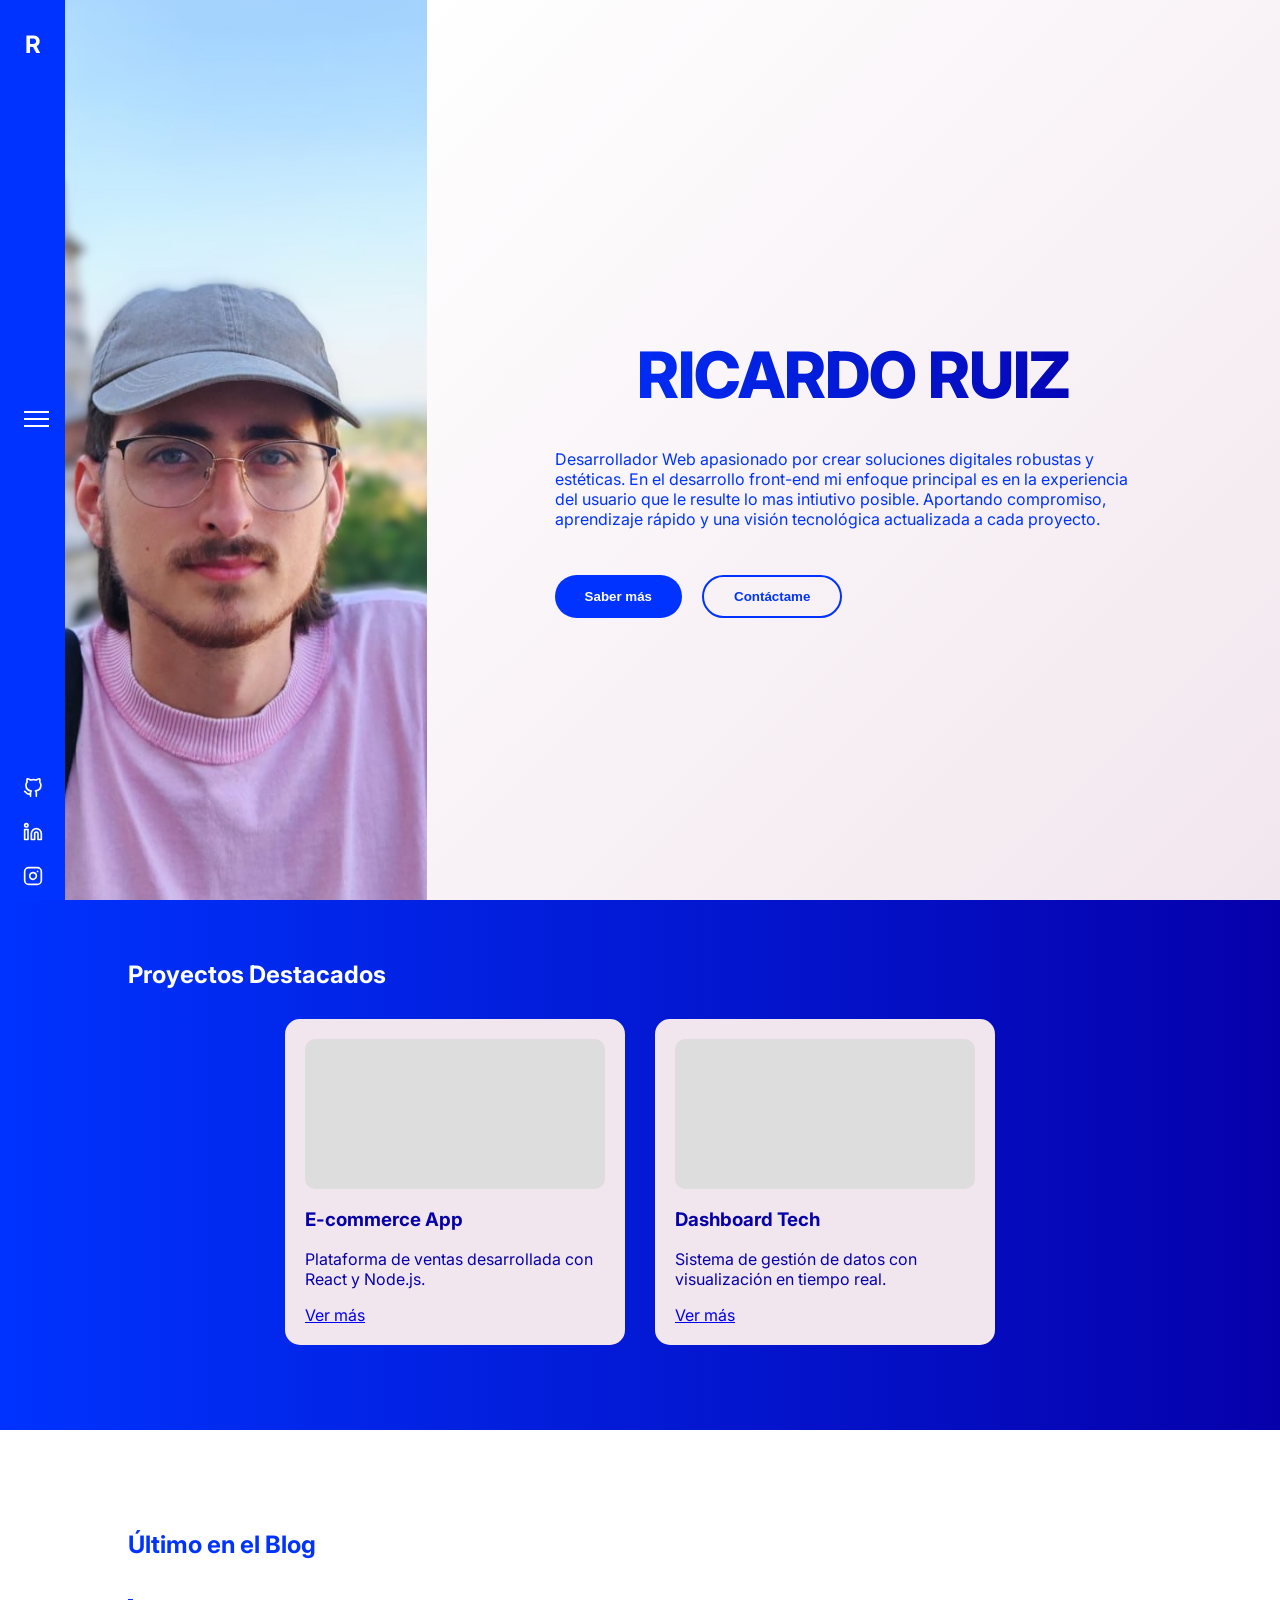
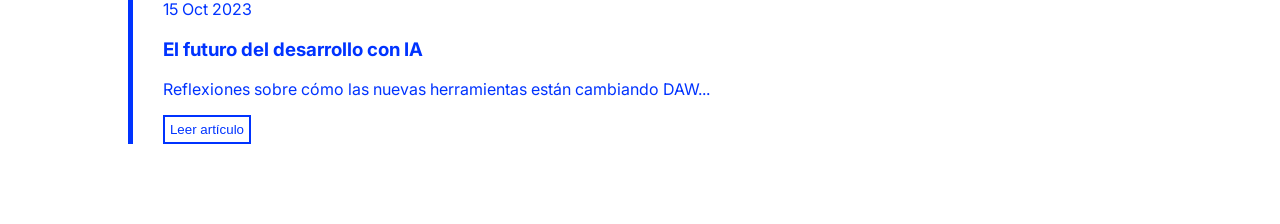
==== index.html @ 1e7e9d52 "protafoli v1" ====
<!DOCTYPE html>
<html lang="es">
<head>
    <meta charset="UTF-8">
    <meta name="viewport" content="width=device-width, initial-scale=1.0">
    <title>Ricardo Ruiz | Portfolio</title>
    <link rel="stylesheet" href="css/style.css">
    <link rel="stylesheet" href="css/blog.css">
    <link rel="stylesheet" href="css/portfolio.css">
    <link href="https://fonts.googleapis.com/css2?family=Inter:wght@300;400;700&display=swap" rel="stylesheet">
</head>
<body>

    <nav id="sidebar" class="sidebar">
        <div class="sidebar-trigger">
            <div class="logo-small">R</div>   
            <button id="menu-toggle" class="menu-btn">
                <div class="hamburger">
                    <span></span>
                    <span></span>
                    <span></span>
                </div>
                <span class="close-x">&times;</span>
            </button>

            <div class="sidebar-footer">
                <ul class="social-list">
                    <li>
                        <a href="https://github.com/ricardoruizmocholi" target="_blank" aria-label="GitHub">
                            <svg xmlns="http://www.w3.org/2000/svg" width="24" height="24" viewBox="0 0 24 24" fill="none" stroke="currentColor" stroke-width="2" stroke-linecap="round" stroke-linejoin="round"><path d="M9 19c-5 1.5-5-2.5-7-3m14 6v-3.87a3.37 3.37 0 0 0-.94-2.61c3.14-.35 6.44-1.54 6.44-7A5.44 5.44 0 0 0 20 4.77 5.07 5.07 0 0 0 19.91 1S18.73.65 16 2.48a13.38 13.38 0 0 0-7 0C6.27.65 5.09 1 5.09 1A5.07 5.07 0 0 0 5 4.77a5.44 5.44 0 0 0-1.5 3.78c0 5.42 3.3 6.61 6.44 7A3.37 3.37 0 0 0 9 18.13V22"></path></svg>
                        </a>
                    </li>
                    <li>
                        <a href="https://linkedin.com/in/tu-usuario" target="_blank" aria-label="LinkedIn">
                            <svg xmlns="http://www.w3.org/2000/svg" width="24" height="24" viewBox="0 0 24 24" fill="none" stroke="currentColor" stroke-width="2" stroke-linecap="round" stroke-linejoin="round"><path d="M16 8a6 6 0 0 1 6 6v7h-4v-7a2 2 0 0 0-2-2 2 2 0 0 0-2 2v7h-4v-7a6 6 0 0 1 6-6z"></path><rect x="2" y="9" width="4" height="12"></rect><circle cx="4" cy="4" r="2"></circle></svg>
                        </a>
                    </li>
                    <li>
                        <a href="https://instagram.com/tu-usuario" target="_blank" aria-label="Instagram">
                            <svg xmlns="http://www.w3.org/2000/svg" width="24" height="24" viewBox="0 0 24 24" fill="none" stroke="currentColor" stroke-width="2" stroke-linecap="round" stroke-linejoin="round"><rect x="2" y="2" width="20" height="20" rx="5" ry="5"></rect><path d="M16 11.37A4 4 0 1 1 12.63 8 4 4 0 0 1 16 11.37z"></path><line x1="17.5" y1="6.5" x2="17.51" y2="6.5"></line></svg>
                        </a>
                    </li>
                </ul>
            </div>
        </div>

        <div class="sidebar-content">
            

            <ul class="nav-links">
                <li><a href="#" onclick="cargarSeccion('inicio')">Inicio</a></li>
                <li><a href="#" onclick="cargarSeccion('sobre_mi')">Sobre mí</a></li>
                <li><a href="#" onclick="cargarSeccion('portafolio')">Portafolio</a></li>
                <li><a href="#" onclick="cargarSeccion('blog')">Blog</a></li>
                <li><button id="open-contact" class="btn-modal">Contáctame</button></li>
            </ul>

           
        </div>
    </nav>

    <main id="main-content">
        <div class="loader">Cargando...</div>
    </main>

    <div id="contact-modal" class="modal">
        <div class="modal-content contact-tech">
            <span class="close-modal">&times;</span>
            
            <h2>Contacto</h2>
            
            <form id="contact-form" class="tech-form">
                <div class="form-row">
                    <div class="form-group">
                        <label>Nombre</label>
                        <input type="text" name="nombre" placeholder="Nombre" required>
                    </div>
                    <div class="form-group">
                        <label>Apellido*</label>
                        <input type="text" name="apellido" placeholder="Apellidos" required>
                    </div>
                    <div class="form-group">
                        <label>Propuesta*</label>
                        <select name="sujet" required>
                            <option value="">---</option>
                            <option value="proyecto">Proyecto Nuevo</option>
                            <option value="oferta">Oferta de Trabajo</option>
                            <option value="otro">Otro</option>
                        </select>
                    </div>
                </div>

                <div class="form-row">
                    <div class="form-group">
                        <label>E-mail*</label>
                        <input type="email" name="email" placeholder="Email" required>
                    </div>
                    <div class="form-group">
                        <label>Mensaje*</label>
                        <textarea name="mensaje" rows="5" required></textarea>
                    </div>
                    <div class="form-group-telefono">
                        <label>Téléphone</label>
                        <input type="tel" name="telefono" placeholder="Telefono">
                    </div>
                </div>

                <div class="form-row">
                    <div class="form-footer">
                        <p>* champs obligatoires</p>
                        <button type="submit" class="btn-enviar">Enviar</button>
                    </div>
                </div>
            </form>
        </div>
    </div>

    <script src="js/main.js"></script>
</body>
</html>
---- css/style.css ----
:root {
    --bg-rosa: #a25db8;      /* Rosa claro fondo */
    --marron-claro: #bb997f;  /* Marrón acentos */
    --marron-oscuro: #433520; /* Texto */
    --blanco: #FFFFFF;
    --blaco-gradiente: #F2E6EE;
    --morado-gradiente:#977DFF;
    --azul-gradiente:#0033FF;
    --azul-oscuro:#0600AB;
    --gris-oscuro:#e9e9e9;
    --rosa-gradiente:#FFCCF2;
    --sidebar-width: 65px;    /* Ancho plegado */
    --expanded-width: 33.33vw;
    --transition: all 0.5s cubic-bezier(0.77, 0, 0.175, 1);
}

body {
    margin: 0;
    font-family: 'Inter', sans-serif;
    background-color: var(--blaco-gradiente);
    color: var(--azul-gradiente);
    display: flex;
    overflow-x: hidden;
}

/* --- SIDEBAR --- */
.sidebar {
    position: fixed;
    top: 0;
    left: 0;
    height: 100vh;
    width: var(--sidebar-width);
    background-color: var(--bg-rosa);
    display: flex;
    z-index: 1000;
    transition: var(--transition);
    overflow: hidden;
}

.sidebar.active {
    width: var(--expanded-width);
    box-shadow: 10px 0 30px rgba(0,0,0,0.05);
}

/* Franja de activación */
.sidebar-trigger {
    min-width: var(--sidebar-width);
    background-color: var(--azul-gradiente); /* Tu azul oscuro */
    display: flex;
    flex-direction: column;
    align-items: center;
    justify-content: space-between; /* Distribuye arriba, centro y abajo */
    padding: 30px 0;
    height: 100vh;
}

.social-list {
    list-style: none;
    padding: 40px;
    margin: 0;
    display: flex;
    flex-direction: column;
    gap: 20px;
}

.social-list li a {
    color: var(--blanco); /* Tu blanco gradiente */
    transition: transform 0.3s, color 0.3s;
    display: block;
}

.social-list li a:hover {
    color:var(--rosa-gradiente); /* Un azul cyan para el hover tecnológico */
    transform: scale(1.2);
    
   


}

.social-list svg {
    width: 20px; /* Tamaño ajustado a la franja de 65px */
    height: 20px;
}

.logo-small {
    font-weight: bold;
    font-size: 1.5rem;
    color: var(--blanco);
    margin-bottom: 40px;
}

.menu-btn {
    background: none;
    border: none;
    cursor: pointer;
    position: relative;
    width: 30px;
    height: 30px;
}

.hamburger span {
    display: block;
    width: 25px;
    height: 2px;
    background: var(--blanco);
    margin: 5px auto;
    transition: 0.3s;
}

.close-x {
    display: none;
    font-size: 2.5rem;
    color: var(--blanco);
    line-height: 30px;
}

.sidebar.active .hamburger { display: none; }
.sidebar.active .close-x { display: block; }

/* Contenido desplegable */
.sidebar-content {
    padding: 60px 40px;
    width: 100%;
    opacity: 0;
    transition: opacity 0.3s;
    color: var(--marron-oscuro);
    background-color: var(--azul-gradiente);
}

.sidebar.active .sidebar-content {
    opacity: 1;
}



.nav-links {
    list-style: none;
    padding: 0;
    margin: 200px 0;
    margin-left: 25%;
    margin-right: -25%;
}

.nav-links button{
    padding: 10px;
    width: 45%;
    height: 25%;
    margin-left: -4%;
    border-radius: 20px 10px;
    background-color: #0033FF;
    border: 2px solid var(--blaco-gradiente);
    color: var(--blaco-gradiente);
    font-size: 20px;
    transition: 0.3s;

}
.nav-links button:hover{

    margin-top: 5px;
    background-color: var(--blaco-gradiente) ;
    color: var(--azul-gradiente);

}


.nav-links li { margin-bottom: 20px; }

.nav-links a {
    text-decoration: none;
    color: var(--blaco-gradiente);
    font-size: 1.2rem;
    font-weight: 500;
    transition: 0.3s;
}

.nav-links a:hover { color: var(--blanco); padding-left: 10px; }

/* --- MAIN CONTENT --- */
#main-content {
    
    width: 100%;
   
    min-height: 100vh;
    transition: var(--transition);
}

.btn-text{
    background-color: var(--blanco);
    color: var(--azul-gradiente);
    border-radius: 0px;
    border: 2px solid var(--azul-gradiente) ;
    padding: 0.5%;

}

/* --- MODAL --- */
.modal {
    display: none;
    position: fixed;
    z-index: 2000;
    left: 0; top: 0;
    width: 100%; height: 100%;
    background: rgba(252, 189, 236, 0.6);
    backdrop-filter: blur(2px);
    /* Compatibilidad para navegadores antiguos (Safari) */
    -webkit-backdrop-filter: blur(3px);
    align-items: center;
    justify-content: center;
}

.modal-content {
    background: var(--blanco);
    padding: 40px;
    border-radius: 15px;
    width: 90%;
    max-width: 500px;
}

/* --- MODAL CONTACTO TECH --- */
.modal-content.contact-tech {
    background: var(--azul-gradiente); /* Fondo azul intenso de la referencia */
    color: var(--blanco);
    padding: 50px;
    border-radius: 0; /* Diseño cuadrado más moderno según referencia */
    max-width: 900px;
    position: relative;
    border: none;
    border-radius: 10px;
}

.contact-tech h2 {
    font-size: 3rem;
    margin-bottom: 40px;
    font-weight: 800;
}

.tech-form {
    display: flex;
    flex-direction: column;
    gap: 25px;
}

.form-row {
    display: grid;
    grid-template-columns: 1fr 1fr 1fr; /* Tres columnas como en la imagen */
    gap: 20px;
}

/* Ajuste para el textarea y campos largos */
.form-row:nth-child(2) {
    grid-template-columns: 1fr 2fr;
}

.form-group {
    display: flex;
    flex-direction: column;
    gap: 8px;
}
.form-group-telefono {
    margin-top: -31%;
    display: flex;
    flex-direction: column;
    gap: 8px;
}

.form-group label {
    font-size: 0.8rem;
    font-weight: bold;
}

.tech-form input, 
.tech-form select, 
.tech-form textarea {
    background: var(--blanco);
    border: none;
    padding: 12px;
    font-family: inherit;
    font-size: 1rem;
    border-radius: 4px;
}

.tech-form textarea {
    resize: none;
}

/* Botón estilo píldora blanca */
.btn-enviar {
    background: var(--blanco);
    color: var(--azul-gradiente);
    border: none;
    padding: 15px 40px;
    border-radius: 50px;
    font-weight: 800;
    cursor: pointer;
    transition: transform 0.2s, background 0.3s;
    text-transform: uppercase;
}

.btn-enviar:hover {
    transform: scale(1.05);
    background: var(--blaco-gradiente);
}

.form-footer {
    display: flex;
    flex-direction: column;
    justify-content: flex-end;
    gap: 10px;
}

.form-footer p {
    font-size: 0.7rem;
    margin: 0;
}

/* Botón cerrar blanco */
.close-modal {
    color: var(--blanco);
    font-size: 2.5rem;
    position: absolute;
    top: 20px;
    right: 25px;
    cursor: pointer;
}
---- css/blog.css ----
/* --- CONTENEDOR DEL BLOG --- */
.blog-container {
    max-width: 1000px;
    margin: 0 auto;
    padding: 60px 20px;
    display: flex;
    flex-direction: column;
    align-items: center;
    min-height: 100vh;
}

.tech-title {
    font-size: 3rem;
    background-color:var(--azul-gradiente) ;
    text-align: center;
    -webkit-background-clip: text;
    -webkit-text-fill-color: transparent;
    margin-bottom: 50px;
    font-weight: 800;
    text-transform: uppercase;
    letter-spacing: -1px;
}

/* --- GRID DE TARJETAS ESTILO CRISTAL --- */
.blog-grid-glass {
    display: grid;

    grid-template-columns:  1fr;
    gap: 30px;
    width: 100%;
    max-width: 800px;
}

/* --- TARJETA GLASSMORPHISM --- */
.card-glass {
    /* Efecto Cristal Azulado */
    width: 100%;
    margin: 0 auto;
    background: rgba(0, 51, 255, 0.267); 
    backdrop-filter: blur(15px); 
    -webkit-backdrop-filter: blur(15px);
    
    /* Borde sutil brillante */
    border: 1px solid rgba(255, 255, 255, 0.15);
    border-radius: 24px;
    
    padding: 35px;
    display: flex;
    flex-direction: column;
    justify-content: space-between;
    transition: all 0.4s cubic-bezier(0.165, 0.84, 0.44, 1);
    position: relative;
    overflow: hidden;
    box-shadow: 0 10px 30px rgba(0, 0, 0, 0.1);
}

/* Efecto de iluminación al pasar el ratón */
.card-glass:hover {
    transform: translateY(-12px);
    background: rgba(0, 51, 255, 0.12);
    border: 1px solid var(--azul-gradiente);
    box-shadow: 0 20px 40px rgba(0, 51, 255, 0.25);
}

/* Decoración interna de la tarjeta */
.card-glass::before {
    content: "";
    position: absolute;
    top: -50%;
    left: -50%;
    width: 200%;
    height: 200%;
    background: radial-gradient(circle, rgba(255,255,255,0.1) 0%, transparent 70%);
    transform: rotate(45deg);
    pointer-events: none;
}

/* --- CONTENIDO DE LA TARJETA --- */
.fecha-badge {
    background: var(--azul-gradiente);
    color: #ffffff;
    padding: 6px 14px;
    border-radius: 50px;
    font-size: 0.75rem;
    font-weight: 700;
    display: inline-block;
    margin-bottom: 20px;
    box-shadow: 0 4px 10px rgba(0, 51, 255, 0.3);
}

.card-glass h2 {
    color: var(--azul-oscuro);
    font-size: 1.6rem;
    margin-bottom: 15px;
    line-height: 1.3;
    font-weight: 700;
}

.card-glass p {
    color: #444;
    font-size: 1rem;
    line-height: 1.7;
    margin-bottom: 25px;
    /* Limitar a 3 líneas de texto para uniformidad */
    display: -webkit-box;
    -webkit-line-clamp: 3;
    -webkit-box-orient: vertical;
    overflow: hidden;
}

/* --- BOTÓN ESTILO GLASS --- */
.btn-glass {
    text-decoration: none;
    color: var(--azul-gradiente);
    font-weight: 800;
    font-size: 0.9rem;
    text-transform: uppercase;
    letter-spacing: 1px;
    display: flex;
    align-items: center;
    gap: 10px;
    transition: all 0.3s ease;
    width: fit-content;
}

.btn-glass span {
    font-size: 1.3rem;
    transition: transform 0.3s ease;
}

.btn-glass:hover {
    color: var(--azul-oscuro);
}

.btn-glass:hover span {
    transform: translateX(8px);
}

/* --- ESTILOS PARA EL POST INDIVIDUAL (DENTRO DEL MAIN) --- */

/* Contenedor principal del artículo */
.post-full-container {
    max-width: 850px;
    margin: 40px auto;
    padding: 20px;
    animation: fadeIn 0.5s ease-in-out;
}

/* El panel de cristal para el contenido */
.post-glass-panel {
    background: rgba(255, 255, 255, 0.7); /* Fondo blanco traslúcido */
    backdrop-filter: blur(20px);
    -webkit-backdrop-filter: blur(20px);
    border: 1px solid rgba(255, 255, 255, 0.4);
    border-radius: 30px;
    padding: 50px;
    box-shadow: 0 15px 35px rgba(0, 0, 0, 0.05);
}

/* Cabecera del post */
.post-header {
    border-bottom: 2px solid rgba(0, 51, 255, 0.1);
    margin-bottom: 30px;
    padding-bottom: 20px;
}

.post-header h1 {
    font-size: 2.8rem;
    color: var(--azul-oscuro);
    line-height: 1.2;
    margin-top: 15px;
}

/* Cuerpo del texto */
.post-body {
    font-size: 1.15rem;
    line-height: 1.9;
    color: #333;
    text-align: justify;
}

/* Estilos para párrafos y elementos dentro del post */
.post-body p {
    margin-bottom: 25px;
}

.post-body h3 {
    color: var(--azul-gradiente);
    margin: 40px 0 15px 0;
    font-size: 1.5rem;
}

/* Botón de retorno (estilo minimalista) */
.btn-volver {
    display: inline-flex;
    align-items: center;
    gap: 10px;
    background: none;
    border: none;
    color: var(--azul-gradiente);
    font-weight: bold;
    cursor: pointer;
    margin-bottom: 30px;
    transition: transform 0.3s;
    font-size: 1rem;
    text-transform: uppercase;
}

.btn-volver:hover {
    transform: translateX(-5px);
    color: var(--azul-oscuro);
}

/* Animación de entrada */
@keyframes fadeIn {
    from { opacity: 0; transform: translateY(20px); }
    to { opacity: 1; transform: translateY(0); }
}

/* Adaptación móvil */
@media (max-width: 768px) {
    .post-glass-panel {
        padding: 30px 20px;
        border-radius: 0; /* En móvil aprovechamos todo el ancho */
    }
    
    .post-header h1 {
        font-size: 2rem;
    }
}

/* --- RESPONSIVIDAD --- */
@media (max-width: 768px) {
    .tech-title {
        font-size: 2.2rem;
        text-align: center;
    }
    
    .card-glass {
        padding: 25px;
    }
}
---- css/portfolio.css ----
.portfolio-container {
    width: 93%;
    position: relative;
    left: 56%;
    right: 50%;
    margin-left: -50vw;
    margin-right: -50vw;
    margin-top: 5%;
    margin-bottom: 5%;
}

.portfolio-item {
    width: 100%;
    height: 50vh; /* 50% de la altura de la pantalla */
    display: flex;
    border-bottom: 1px solid var(--azul-gradiente);
    background-color: var(--blaco-gradiente); /* Fondo oscuro como la referencia */
    overflow: hidden;
    margin-bottom: 2%;
}

.info-side {
    width: 50%;
    padding: 60px;
    display: flex;
    flex-direction: column;
    justify-content: center;
    color: white;
}

.year { color: var(--azul-gradiente); font-size: 0.9rem; margin-bottom: 10px; }
.project-title { font-size: 3.5rem; font-weight: 800; text-transform: uppercase; margin: 0;color: var(--azul-gradiente); }
.project-desc { color: #888; max-width: 400px; margin: 20px 0; line-height: 1.6; }

.project-meta { display: flex; gap: 30px; font-size: 0.8rem; color: #555; margin-bottom: 30px; }

.view-project {
    color: rgba(0, 0, 0, 0.61);
    text-decoration: none;
    font-weight: bold;
    border-bottom: 1px solid rgba(0, 0, 0, 0.61);
    width: fit-content;
    padding-bottom: 5px;
    transition: 0.3s;
}

.view-project:hover { color: var(--azul-gradiente); border-color: var(--azul-gradiente); }

/* --- EFECTO VISUAL (GLITCH & 3D) --- */
.visual-side {
    width: 50%;
    position: relative;
    perspective: 1000px; /* Necesario para el efecto 3D */
}

.glitch-img-container {
    width: 90%;
    height: 90%;
    position: relative;
    transition: transform 0.5s ease;
    transform-style: preserve-3d;
}

.main-img {
    width: 100%;
    height: 100%;
    object-fit: cover;
    filter: grayscale(0.5);
    transition: 0.5s;
}

/* Efecto 3D al Hover */


.portfolio-item:hover .main-img {
    filter: grayscale(0);
    box-shadow: 0 20px 50px rgba(0, 51, 255, 0.3);
    /* Un pequeño brillo en el borde para el toque tecnológico */
    outline: 1px solid rgba(255, 255, 255, 0.2);
    /* Suavizamos la transición */
    transition: all 0.5s cubic-bezier(0.23, 1, 0.32, 1);
    transform: scale(1.02);
}

/* --- ANIMACIÓN GLITCH CSS --- */
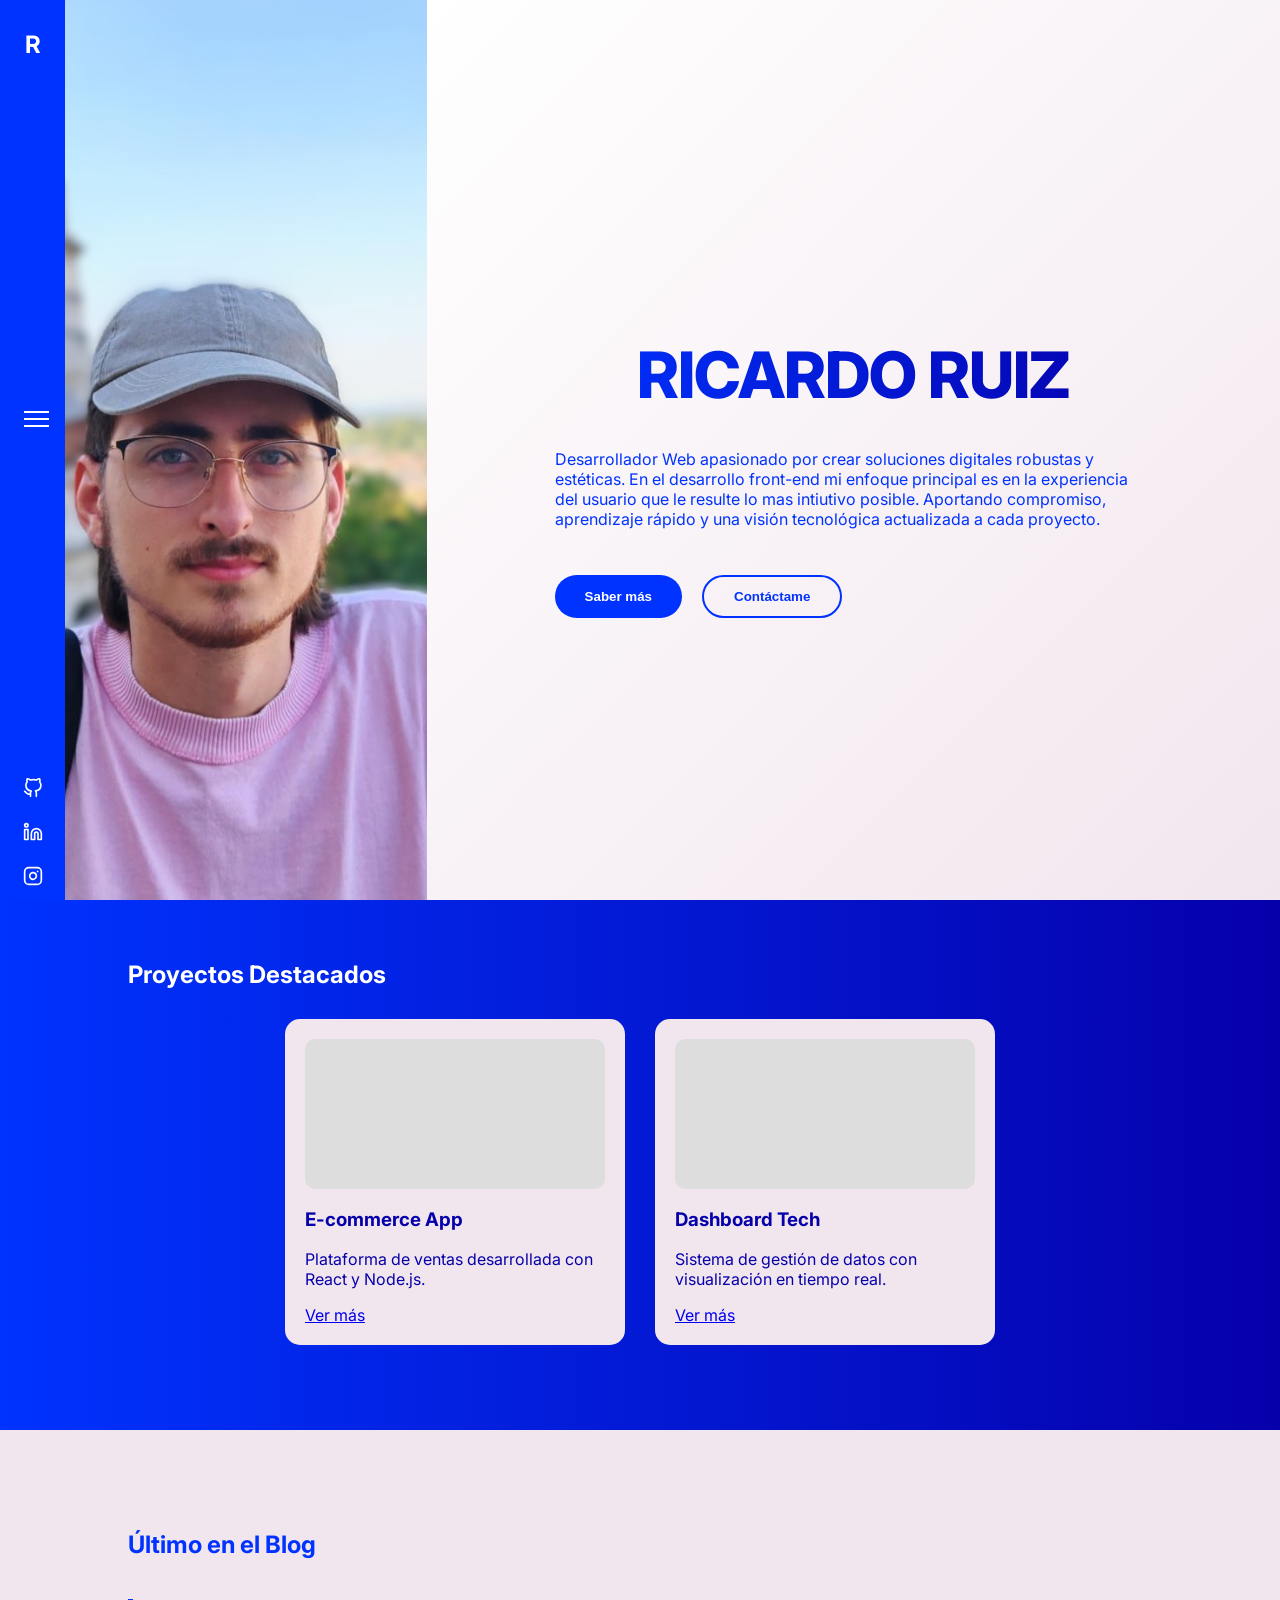
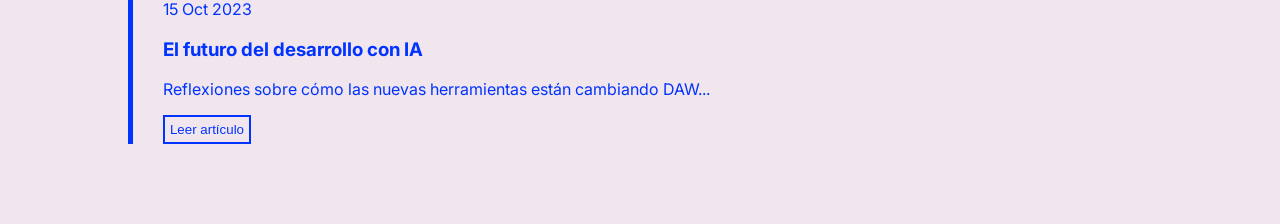
==== commit 0c31a5a2: "Un poco de css" ====
--- a/index.html
+++ b/index.html
@@ -13,7 +13,7 @@
 
     <nav id="sidebar" class="sidebar">
         <div class="sidebar-trigger">
-            <div class="logo-small">R</div>   
+            <div class="logo-small"><a href="#" onclick="cargarSeccion('inicio')">R</a></div>   
             <button id="menu-toggle" class="menu-btn">
                 <div class="hamburger">
                     <span></span>
@@ -31,7 +31,7 @@
                         </a>
                     </li>
                     <li>
-                        <a href="https://linkedin.com/in/tu-usuario" target="_blank" aria-label="LinkedIn">
+                        <a href="https://www.linkedin.com/in/ricardo-ruiz-mochol%C3%AD-0a4974194/" target="_blank" aria-label="LinkedIn">
                             <svg xmlns="http://www.w3.org/2000/svg" width="24" height="24" viewBox="0 0 24 24" fill="none" stroke="currentColor" stroke-width="2" stroke-linecap="round" stroke-linejoin="round"><path d="M16 8a6 6 0 0 1 6 6v7h-4v-7a2 2 0 0 0-2-2 2 2 0 0 0-2 2v7h-4v-7a6 6 0 0 1 6-6z"></path><rect x="2" y="9" width="4" height="12"></rect><circle cx="4" cy="4" r="2"></circle></svg>
                         </a>
                     </li>
--- a/css/style.css
+++ b/css/style.css
@@ -84,10 +84,21 @@
 }
 
 .logo-small {
+    margin-bottom: 40px;
+}
+
+.logo-small a {
+    text-decoration: none !important; /* Quita el subrayado */
     font-weight: bold;
     font-size: 1.5rem;
-    color: var(--blanco);
-    margin-bottom: 40px;
+    color: var(--blanco); /* Usa tu variable blanca */
+    display: inline-block;
+    transition: 0.3s;
+}
+
+.logo-small a:hover {
+    
+    transform: scale(1.1);
 }
 
 .menu-btn {
@@ -186,12 +197,19 @@
 }
 
 .btn-text{
-    background-color: var(--blanco);
+    background-color: var(--blanco-gradiante);
     color: var(--azul-gradiente);
     border-radius: 0px;
     border: 2px solid var(--azul-gradiente) ;
     padding: 0.5%;
-
+    transition: 0.3s ease;
+
+}
+
+.btn-text:hover{
+    background-color: var(--azul-gradiente);
+    color: var(--blaco-gradiente);
+    margin-top: 0.3%;
 }
 
 /* --- MODAL --- */
--- a/css/blog.css
+++ b/css/blog.css
@@ -36,7 +36,7 @@
     /* Efecto Cristal Azulado */
     width: 100%;
     margin: 0 auto;
-    background: rgba(0, 51, 255, 0.267); 
+    background: rgb(255, 255, 255); 
     backdrop-filter: blur(15px); 
     -webkit-backdrop-filter: blur(15px);
     
@@ -57,7 +57,7 @@
 /* Efecto de iluminación al pasar el ratón */
 .card-glass:hover {
     transform: translateY(-12px);
-    background: rgba(0, 51, 255, 0.12);
+    background: rgb(255, 255, 255);
     border: 1px solid var(--azul-gradiente);
     box-shadow: 0 20px 40px rgba(0, 51, 255, 0.25);
 }
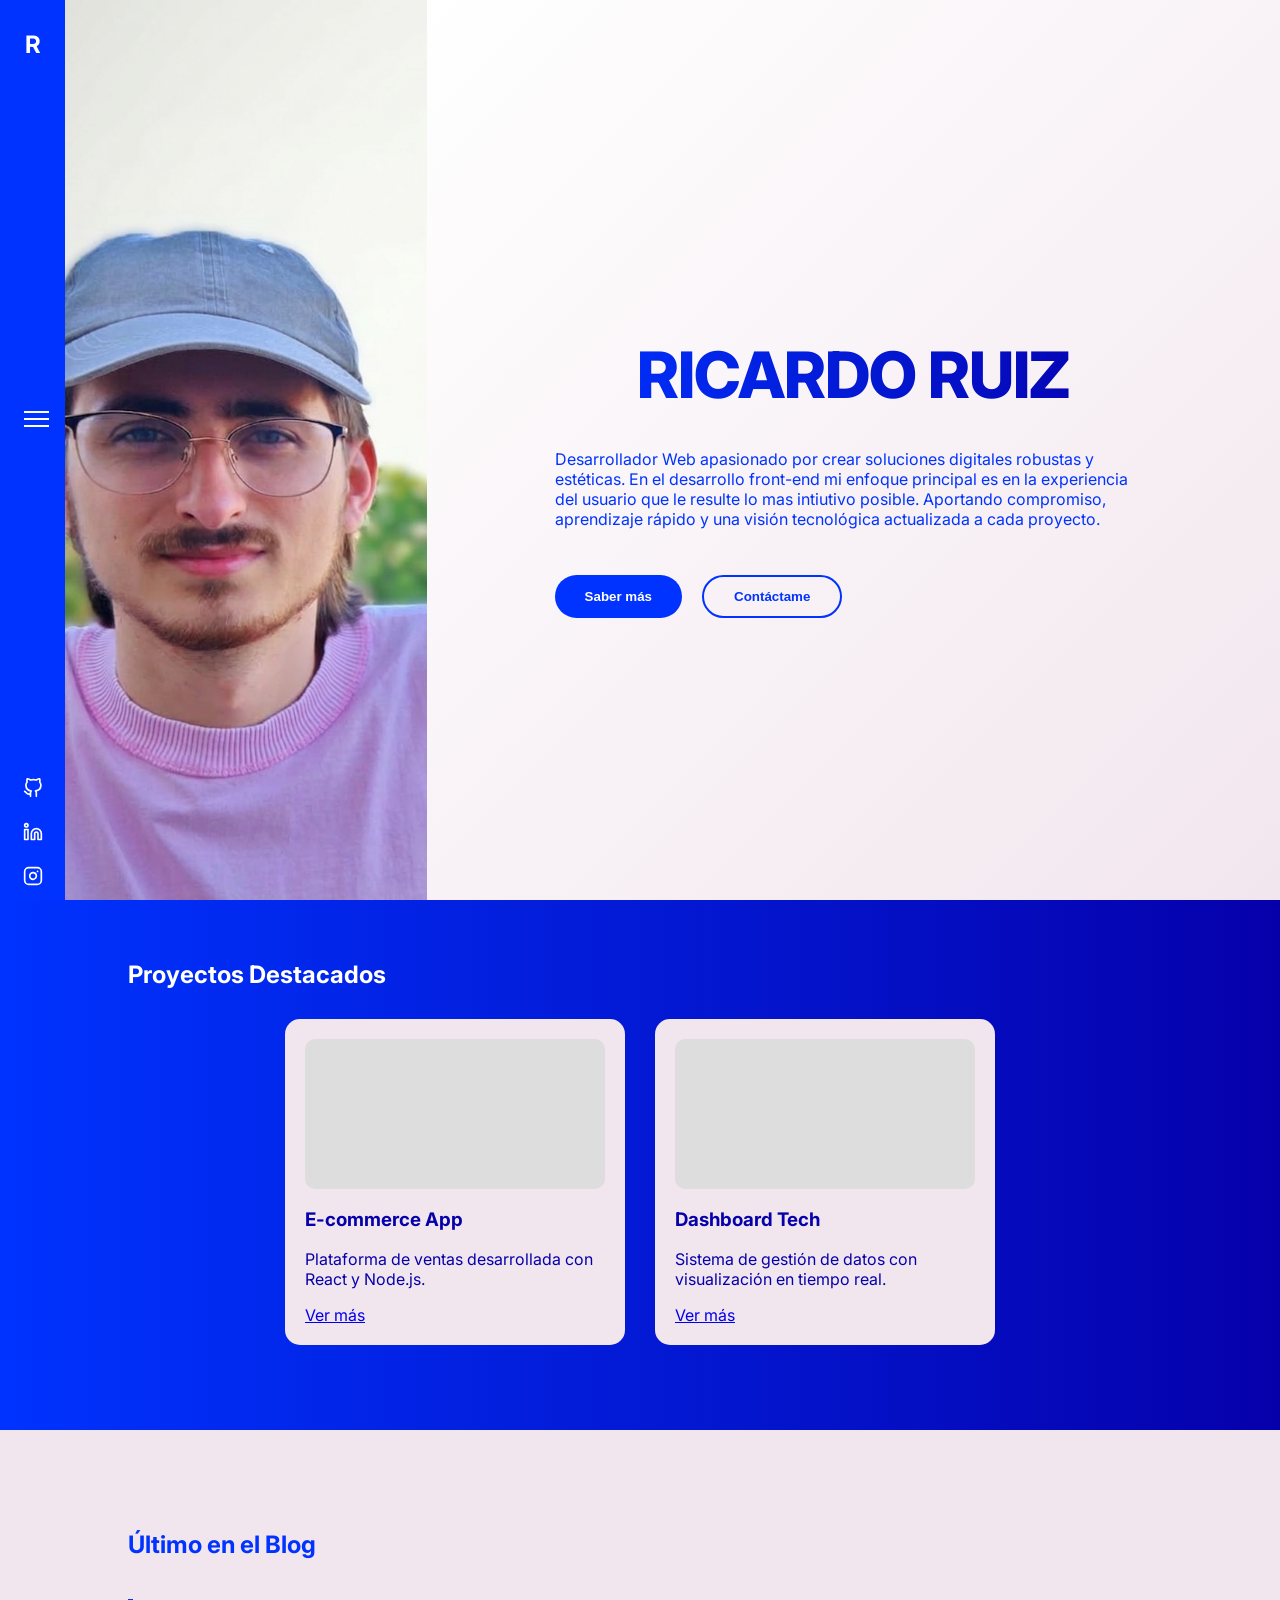
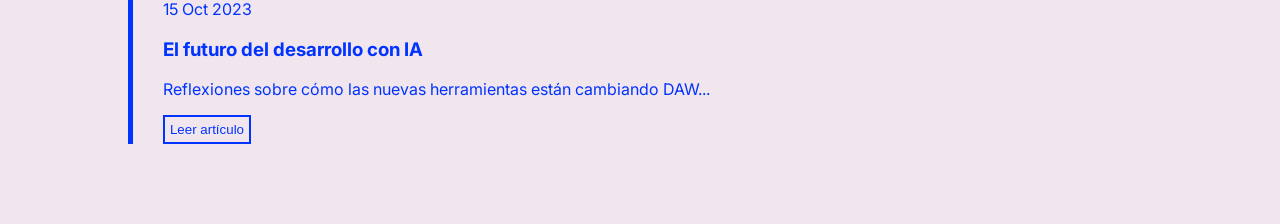
==== commit 81b9bf82: "Seccion sobre mi v1" ====
--- a/index.html
+++ b/index.html
@@ -7,6 +7,7 @@
     <link rel="stylesheet" href="css/style.css">
     <link rel="stylesheet" href="css/blog.css">
     <link rel="stylesheet" href="css/portfolio.css">
+    <link rel="stylesheet" href="css/sobre-mi.css">
     <link href="https://fonts.googleapis.com/css2?family=Inter:wght@300;400;700&display=swap" rel="stylesheet">
 </head>
 <body>
@@ -49,7 +50,7 @@
 
             <ul class="nav-links">
                 <li><a href="#" onclick="cargarSeccion('inicio')">Inicio</a></li>
-                <li><a href="#" onclick="cargarSeccion('sobre_mi')">Sobre mí</a></li>
+                <li><a href="#" onclick="cargarSeccion('test')">Sobre mí</a></li>
                 <li><a href="#" onclick="cargarSeccion('portafolio')">Portafolio</a></li>
                 <li><a href="#" onclick="cargarSeccion('blog')">Blog</a></li>
                 <li><button id="open-contact" class="btn-modal">Contáctame</button></li>
--- a/css/style.css
+++ b/css/style.css
@@ -151,6 +151,7 @@
     margin: 200px 0;
     margin-left: 25%;
     margin-right: -25%;
+    gap: 5px;
 }
 
 .nav-links button{
@@ -194,6 +195,13 @@
    
     min-height: 100vh;
     transition: var(--transition);
+}
+
+/* Clase que aplicaremos al main cuando el sidebar esté abierto */
+#main-content.blur-effect {
+    filter: blur(3px);
+    transition: filter 0.3s ease;
+    pointer-events: none; /* Evita que el usuario haga clic en el contenido mientras está borroso */
 }
 
 .btn-text{
--- a/css/sobre-mi.css
+++ b/css/sobre-mi.css
@@ -0,0 +1,117 @@
+/* --- TARJETA PRINCIPAL TIPO IPHONE --- */
+.sobre-mi-card {
+    background: var(--azul-gradiente); /* Fondo sutil */
+    backdrop-filter: blur(20px) saturate(180%); /* Efecto Cristal iOS */
+    -webkit-backdrop-filter: blur(20px) saturate(180%);
+    border: 1px solid rgba(255, 255, 255, 0.1);
+    border-radius: 40px;
+    padding: 60px;
+    margin: 20px;
+    width: 85%;
+    position: relative;
+    top: 6%;
+    left: 5%;
+    min-height: 70vh;
+    display: flex;
+    flex-direction: column;
+    justify-content: center;
+}
+
+/* --- TÍTULO PRINCIPAL (Aseguramos visibilidad) --- */
+.titulo-seccion {
+    font-size: 4rem;
+    font-weight: 800;
+    margin-bottom: 50px;
+    color: var(--blaco-gradiente);
+    -webkit-background-clip: text;
+    margin-bottom: 0%;
+    
+    text-align: left;
+}
+
+/* --- GRID SYSTEM --- */
+.grid-sobre-mi {
+    display: grid;
+    grid-template-columns: 1.2fr 0.8fr 1fr; /* Proporciones para pegar skills a foto */
+    gap: 60px; /* Gap generoso */
+    align-items: center;
+}
+
+/* --- COLUMNA TEXTO Y BOTÓN --- */
+.tagline {
+    font-size: 1.5rem;
+    color: var(--blaco-gradiente); /* Tu color principal */
+    font-weight: 600;
+    margin-bottom: 20px;
+}
+
+.descripcion {
+    color: rgba(255, 255, 255, 0.8);
+    line-height: 1.8;
+    font-size: 1.1rem;
+    margin-bottom: 40px;
+}
+
+.btn-iphone {
+    display: inline-flex;
+    align-items: center;
+    gap: 10px;
+    background: #fff;
+    color: #000;
+    padding: 15px 33%;
+    border-radius: 50px;
+    text-decoration: none;
+    font-weight: 700;
+    transition: 0.3s;
+}
+
+.btn-iphone:hover {
+    transform: translateY(-3px);
+    box-shadow: 0 10px 20px rgba(255,255,255,0.2);
+}
+
+/* --- SKILLS GRANDES (Pegadas a la imagen) --- */
+.skills-wrapper {
+    display: flex;
+    flex-direction: column;
+    gap: 20px;
+}
+
+.skill-item {
+    background: rgba(255, 255, 255, 0.1);
+    border: 1px solid rgba(255, 255, 255, 0.1);
+    padding: 20px;
+    border-radius: 20px;
+    font-size: 1.3rem;
+    font-weight: bold;
+    color: #fff;
+    text-align: center;
+    transition: 0.4s;
+}
+
+
+
+/* --- FOTO Y AURA --- */
+.foto-container {
+    position: relative;
+    width: 100%;
+    max-width: 400px;
+}
+
+.foto-container img {
+    width: 125%;
+    border-radius: 30px;
+    position: relative;
+    background-color: var(--blaco-gradiente);
+    z-index: 2;
+    
+}
+
+.aura-ios {
+    position: absolute;
+    top: 10%; left: 10%; width: 80%; height: 80%;
+    background: var(--azul-gradiente);
+    filter: blur(80px);
+    opacity: 0.4;
+    z-index: 1;
+}
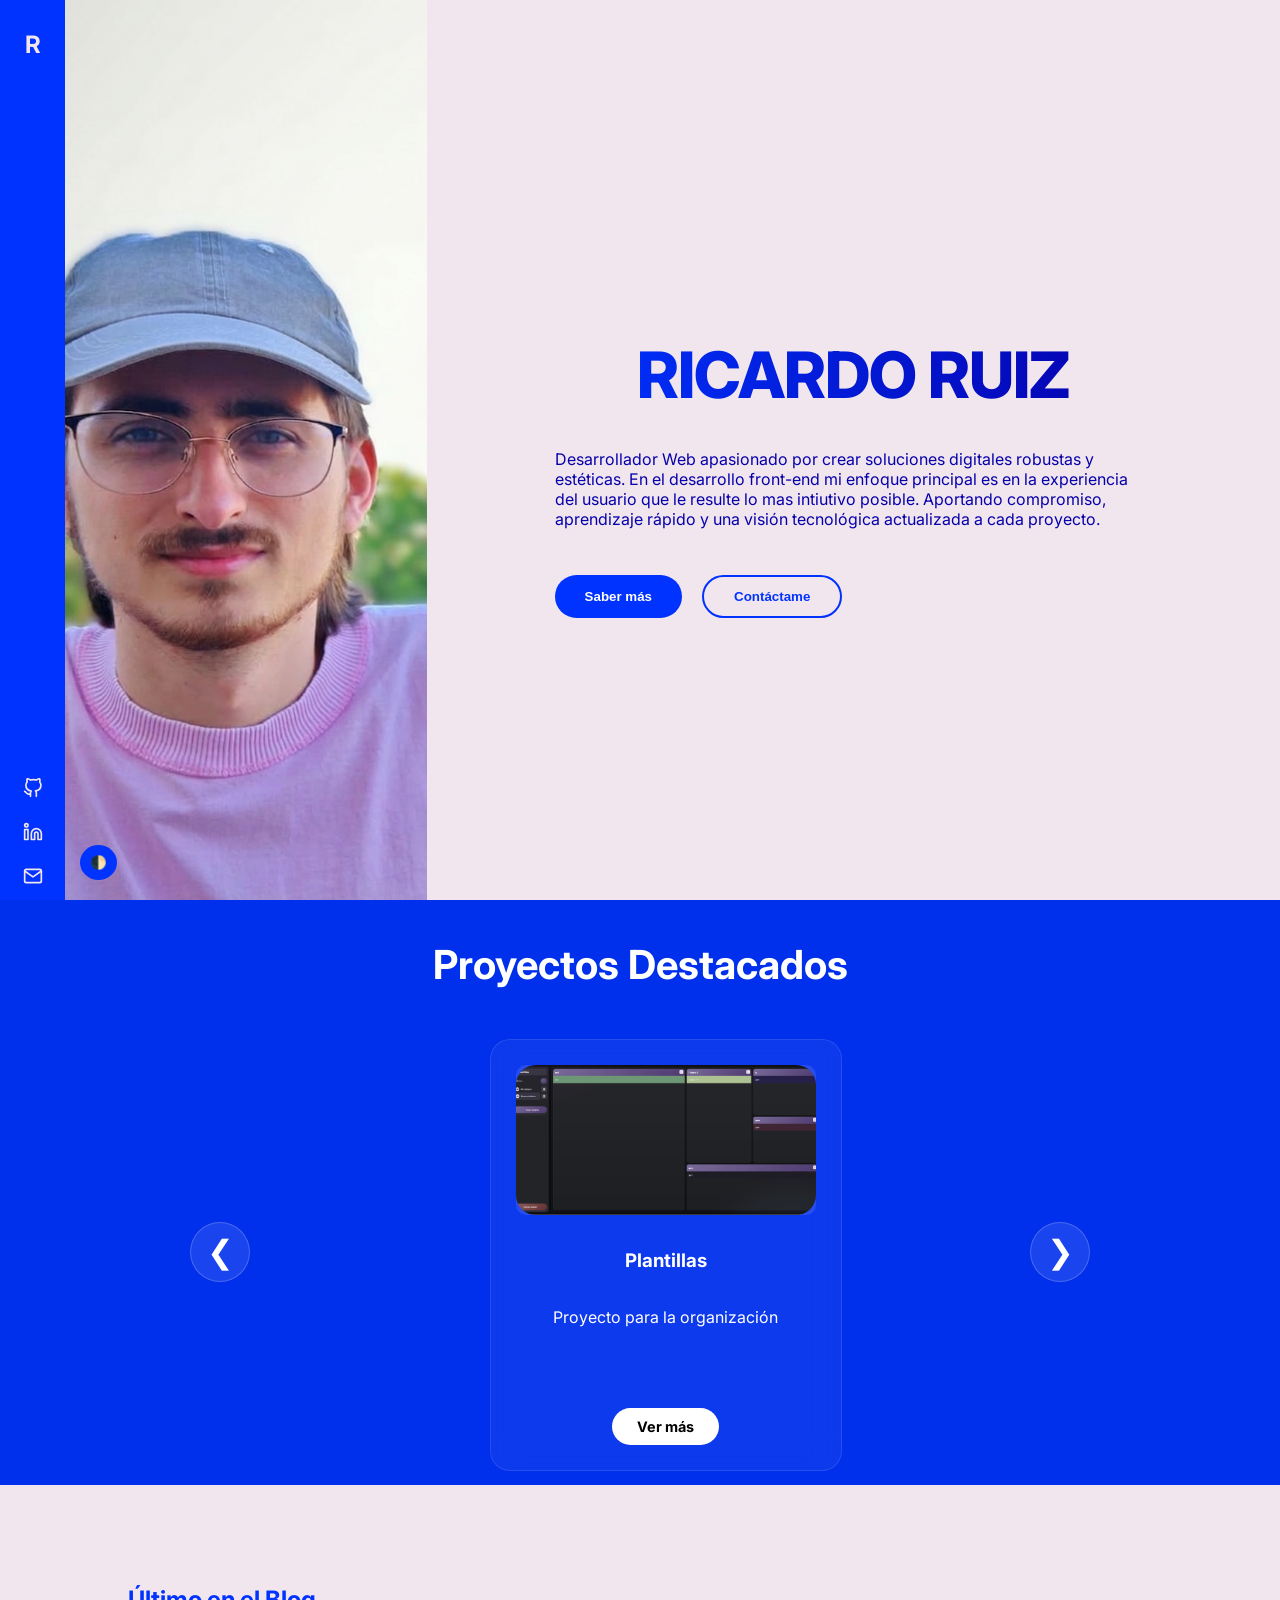
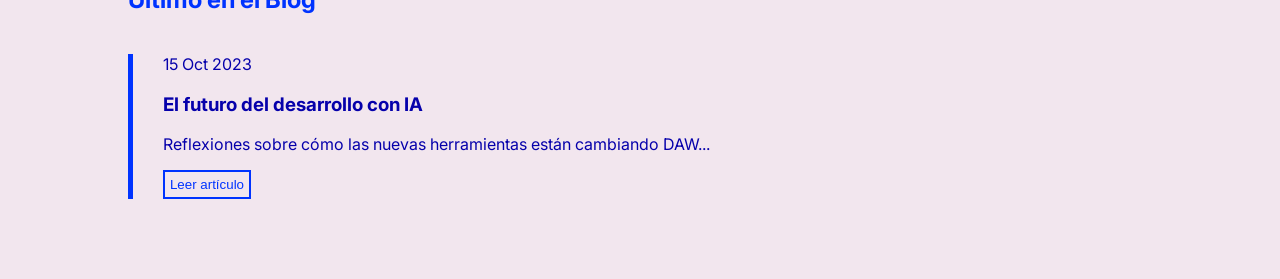
==== commit 7241136f: "modo noche v1 a reparar" ====
--- a/index.html
+++ b/index.html
@@ -31,14 +31,16 @@
                             <svg xmlns="http://www.w3.org/2000/svg" width="24" height="24" viewBox="0 0 24 24" fill="none" stroke="currentColor" stroke-width="2" stroke-linecap="round" stroke-linejoin="round"><path d="M9 19c-5 1.5-5-2.5-7-3m14 6v-3.87a3.37 3.37 0 0 0-.94-2.61c3.14-.35 6.44-1.54 6.44-7A5.44 5.44 0 0 0 20 4.77 5.07 5.07 0 0 0 19.91 1S18.73.65 16 2.48a13.38 13.38 0 0 0-7 0C6.27.65 5.09 1 5.09 1A5.07 5.07 0 0 0 5 4.77a5.44 5.44 0 0 0-1.5 3.78c0 5.42 3.3 6.61 6.44 7A3.37 3.37 0 0 0 9 18.13V22"></path></svg>
                         </a>
                     </li>
+
                     <li>
-                        <a href="https://www.linkedin.com/in/ricardo-ruiz-mochol%C3%AD-0a4974194/" target="_blank" aria-label="LinkedIn">
+                        <a href="https://www.linkedin.com/in/ricardo-ruiz-mocholí-0a4974194" target="_blank" aria-label="LinkedIn">
                             <svg xmlns="http://www.w3.org/2000/svg" width="24" height="24" viewBox="0 0 24 24" fill="none" stroke="currentColor" stroke-width="2" stroke-linecap="round" stroke-linejoin="round"><path d="M16 8a6 6 0 0 1 6 6v7h-4v-7a2 2 0 0 0-2-2 2 2 0 0 0-2 2v7h-4v-7a6 6 0 0 1 6-6z"></path><rect x="2" y="9" width="4" height="12"></rect><circle cx="4" cy="4" r="2"></circle></svg>
                         </a>
                     </li>
+
                     <li>
-                        <a href="https://instagram.com/tu-usuario" target="_blank" aria-label="Instagram">
-                            <svg xmlns="http://www.w3.org/2000/svg" width="24" height="24" viewBox="0 0 24 24" fill="none" stroke="currentColor" stroke-width="2" stroke-linecap="round" stroke-linejoin="round"><rect x="2" y="2" width="20" height="20" rx="5" ry="5"></rect><path d="M16 11.37A4 4 0 1 1 12.63 8 4 4 0 0 1 16 11.37z"></path><line x1="17.5" y1="6.5" x2="17.51" y2="6.5"></line></svg>
+                        <a href="mailto:ricardoruizm99@gmail.com?subject=Contacto desde Portfolio" target="_blank" aria-label="Email">
+                            <svg xmlns="http://www.w3.org/2000/svg" width="24" height="24" viewBox="0 0 24 24" fill="none" stroke="currentColor" stroke-width="2" stroke-linecap="round" stroke-linejoin="round"><path d="M4 4h16c1.1 0 2 .9 2 2v12c0 1.1-.9 2-2 2H4c-1.1 0-2-.9-2-2V6c0-1.1.9-2 2-2z"></path><polyline points="22,6 12,13 2,6"></polyline></svg>
                         </a>
                     </li>
                 </ul>
@@ -101,8 +103,8 @@
                         <textarea name="mensaje" rows="5" required></textarea>
                     </div>
                     <div class="form-group-telefono">
-                        <label>Téléphone</label>
-                        <input type="tel" name="telefono" placeholder="Telefono">
+                        <label>Telefono</label>
+                        <input type="tel" name="telefono" placeholder="Ej: +34 600 000 000" pattern="\+?[\d\s]{9,15}">
                     </div>
                 </div>
 
--- a/css/style.css
+++ b/css/style.css
@@ -1,24 +1,32 @@
 :root {
-    --bg-rosa: #a25db8;      /* Rosa claro fondo */
-    --marron-claro: #bb997f;  /* Marrón acentos */
-    --marron-oscuro: #433520; /* Texto */
-    --blanco: #FFFFFF;
-    --blaco-gradiente: #F2E6EE;
-    --morado-gradiente:#977DFF;
-    --azul-gradiente:#0033FF;
-    --azul-oscuro:#0600AB;
-    --gris-oscuro:#e9e9e9;
-    --rosa-gradiente:#FFCCF2;
-    --sidebar-width: 65px;    /* Ancho plegado */
+    /* COLORES QUE NO CAMBIAN (Identidad) */
+    --azul-gradiente: #0033FF;
+    --azul-oscuro: #0600AB;
+    --blaco-gradiente: #F2E6EE; /* Tu rosa/blanco de fondo actual */
+    
+    /* COLORES QUE SÍ CAMBIAN */
+    --bg-dinamico: #F2E6EE;      /* Fondo de las secciones */
+    --texto-dinamico: #0600AB;  /* Texto que ahora es azul oscuro/negro */
+    --sidebar-bg: #FFFFFF;      /* Fondo del sidebar */
+    
+    /* Estructura constante */
+    --sidebar-width: 65px;
     --expanded-width: 33.33vw;
     --transition: all 0.5s cubic-bezier(0.77, 0, 0.175, 1);
+}
+
+body.dark-mode {
+    --bg-dinamico: #111111;      /* El fondo rosa/blanco pasa a ser negro */
+    --texto-dinamico: #FFFFFF;   /* El texto oscuro pasa a ser blanco */
+    --sidebar-bg: #121212;       /* Sidebar oscuro */
 }
 
 body {
     margin: 0;
     font-family: 'Inter', sans-serif;
-    background-color: var(--blaco-gradiente);
-    color: var(--azul-gradiente);
+    background-color: var(--bg-dinamico);
+    color: var(--texto-dinamico);
+    transition: background-color 0.4s ease, color 0.4s ease;
     display: flex;
     overflow-x: hidden;
 }
@@ -30,7 +38,8 @@
     left: 0;
     height: 100vh;
     width: var(--sidebar-width);
-    background-color: var(--bg-rosa);
+    background-color: var(--sidebar-bg);
+    color: var(--bg-dinamico)!important;
     display: flex;
     z-index: 1000;
     transition: var(--transition);
--- a/css/portfolio.css
+++ b/css/portfolio.css
@@ -1,22 +1,35 @@
 .portfolio-container {
-    width: 93%;
+    width: 80%;
     position: relative;
-    left: 56%;
+    left: 60%;
     right: 50%;
     margin-left: -50vw;
     margin-right: -50vw;
-    margin-top: 5%;
+    border-radius: 20px;
+    margin-top: 4%;
     margin-bottom: 5%;
+    padding: 3%;
+    background-color: var(--azul-gradiente);
 }
 
 .portfolio-item {
-    width: 100%;
-    height: 50vh; /* 50% de la altura de la pantalla */
+    width: 96%;
+    height: 45vh; /* 50% de la altura de la pantalla */
     display: flex;
-    border-bottom: 1px solid var(--azul-gradiente);
-    background-color: var(--blaco-gradiente); /* Fondo oscuro como la referencia */
+    
+    background-color: rgba(255, 255, 255, 0.1); 
+    border: 1px solid rgba (255,255,255,0.1);
+    border-radius: 30px;
+    color: var(--blanco-gradiente);
+    padding: 2%;
     overflow: hidden;
     margin-bottom: 2%;
+    transition: 0.3s ease;
+}
+
+.portfolio-item:hover{
+    transform: scale(1.01);
+    
 }
 
 .info-side {
@@ -28,34 +41,45 @@
     color: white;
 }
 
-.year { color: var(--azul-gradiente); font-size: 0.9rem; margin-bottom: 10px; }
-.project-title { font-size: 3.5rem; font-weight: 800; text-transform: uppercase; margin: 0;color: var(--azul-gradiente); }
-.project-desc { color: #888; max-width: 400px; margin: 20px 0; line-height: 1.6; }
+.year {  font-size: 0.9rem; margin-bottom: 10px; }
+.project-title { font-size: 3.5rem; font-weight: 800; text-transform: uppercase; margin: 0; }
+.project-desc { color: #d3d3d3; max-width: 400px; margin: 20px 0; line-height: 1.6; }
 
-.project-meta { display: flex; gap: 30px; font-size: 0.8rem; color: #555; margin-bottom: 30px; }
+.project-meta { display: flex; gap: 30px; font-size: 0.8rem; color: #c5c5c5; margin-bottom: 30px; }
 
-.view-project {
-    color: rgba(0, 0, 0, 0.61);
+
+.btn-proyecto {
+    display: inline-flex;
+    align-items: center;
+    text-align: center;
+    max-width: 40%;
+    gap: 10px;
+    background: #fff;
+    color: #000;
+    padding: 15px 10%;
+    border-radius: 50px;
     text-decoration: none;
-    font-weight: bold;
-    border-bottom: 1px solid rgba(0, 0, 0, 0.61);
-    width: fit-content;
-    padding-bottom: 5px;
+    font-weight: 700;
     transition: 0.3s;
+}
+
+.btn-proyecto:hover {
+    transform: translateY(-3px);
+    box-shadow: 0 10px 20px rgba(255,255,255,0.2);
 }
 
 .view-project:hover { color: var(--azul-gradiente); border-color: var(--azul-gradiente); }
 
-/* --- EFECTO VISUAL (GLITCH & 3D) --- */
+
 .visual-side {
     width: 50%;
     position: relative;
-    perspective: 1000px; /* Necesario para el efecto 3D */
+    
 }
 
 .glitch-img-container {
-    width: 90%;
-    height: 90%;
+    width: 100%;
+    height: 100%;
     position: relative;
     transition: transform 0.5s ease;
     transform-style: preserve-3d;
@@ -64,8 +88,9 @@
 .main-img {
     width: 100%;
     height: 100%;
+    border-radius: 20px;
     object-fit: cover;
-    filter: grayscale(0.5);
+    filter: grayscale(0.7);
     transition: 0.5s;
 }
 
@@ -79,7 +104,6 @@
     outline: 1px solid rgba(255, 255, 255, 0.2);
     /* Suavizamos la transición */
     transition: all 0.5s cubic-bezier(0.23, 1, 0.32, 1);
-    transform: scale(1.02);
+    
 }
 
-/* --- ANIMACIÓN GLITCH CSS --- */
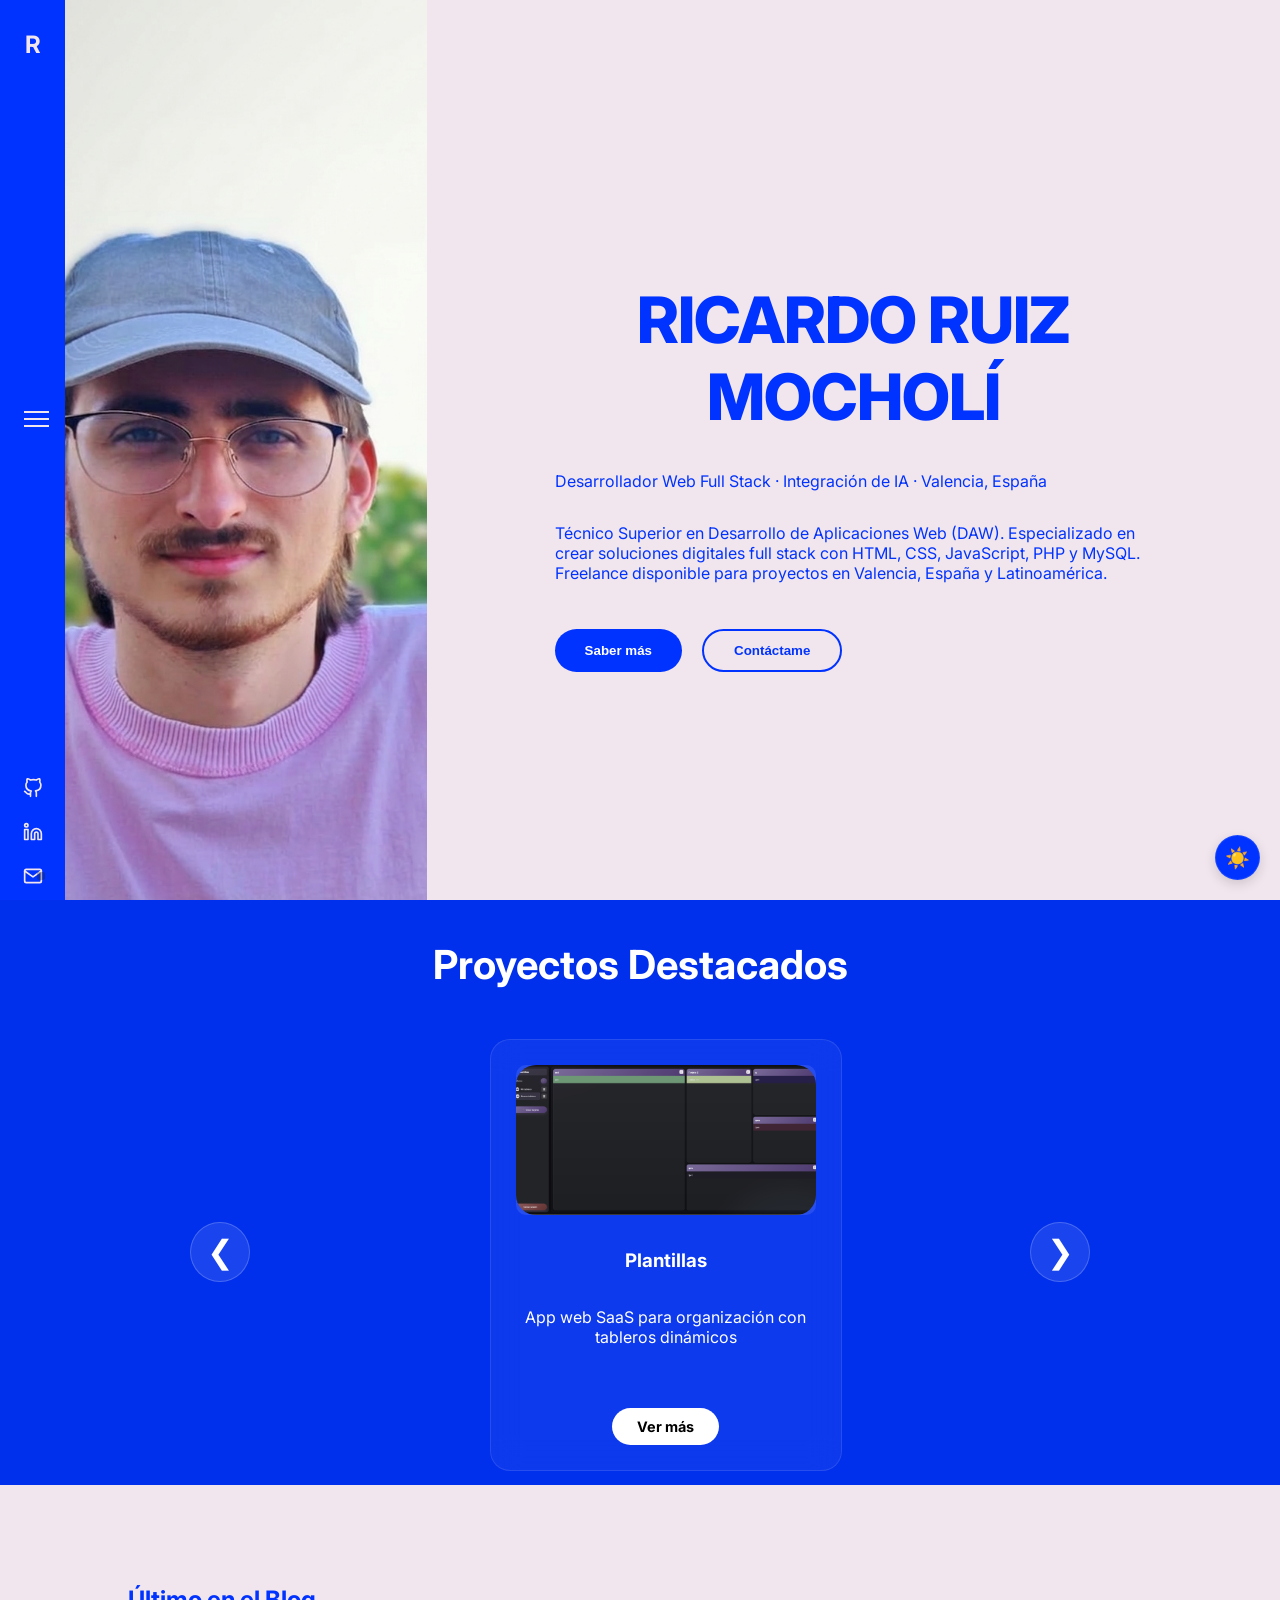
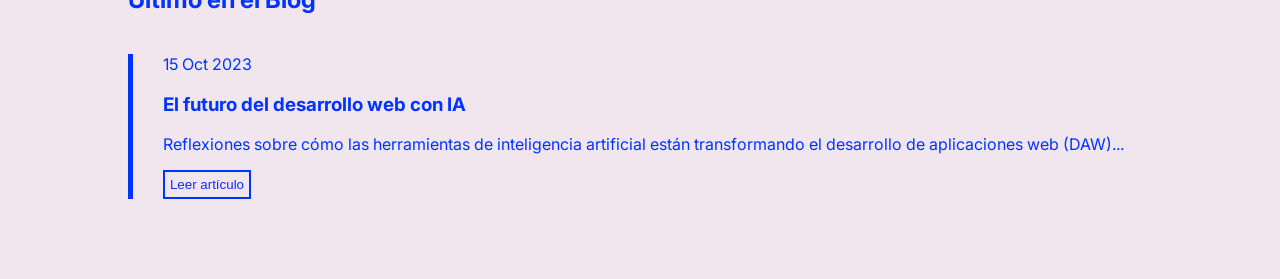
==== commit eb3abdb9: "seo" ====
--- a/index.html
+++ b/index.html
@@ -3,8 +3,87 @@
 <head>
     <meta charset="UTF-8">
     <meta name="viewport" content="width=device-width, initial-scale=1.0">
-    <title>Ricardo Ruiz | Portfolio</title>
+
+    <!-- SEO Principal -->
+    <title>Ricardo Ruiz Mocholí | Desarrollador Web Freelance · Valencia</title>
+    <meta name="description" content="Técnico Superior DAW. Desarrollo web full stack e integración de IA con HTML, CSS, JavaScript, PHP y MySQL. Freelance disponible en Valencia, España. ¡Contáctame!">
+    <meta name="robots" content="index, follow, max-snippet:-1, max-image-preview:large">
+    <meta name="author" content="Ricardo Ruiz Mocholí">
+    <link rel="canonical" href="https://ricardorm.es/">
+
+    <!-- Open Graph -->
+    <meta property="og:type" content="website">
+    <meta property="og:url" content="https://ricardorm.es/">
+    <meta property="og:title" content="Ricardo Ruiz Mocholí | Desarrollador Web Freelance · Valencia">
+    <meta property="og:description" content="Técnico Superior DAW. Desarrollo web full stack e integración de IA con HTML, CSS, JavaScript, PHP y MySQL. Freelance en Valencia, España.">
+    <meta property="og:image" content="https://ricardorm.es/img/og-preview.png">
+    <meta property="og:image:width" content="1200">
+    <meta property="og:image:height" content="630">
+    <meta property="og:image:alt" content="Ricardo Ruiz Mocholí — Portfolio de Desarrollador Web">
+    <meta property="og:locale" content="es_ES">
+    <meta property="og:site_name" content="Ricardo Ruiz Mocholí — Portfolio">
+
+    <!-- Twitter Card -->
+    <meta name="twitter:card" content="summary_large_image">
+    <meta name="twitter:title" content="Ricardo Ruiz Mocholí | Desarrollador Web Freelance · Valencia">
+    <meta name="twitter:description" content="Técnico Superior DAW. Desarrollo web full stack e integración de IA. Freelance en Valencia, España.">
+    <meta name="twitter:image" content="https://ricardorm.es/img/og-preview.png">
+
+    <!-- Schema JSON-LD: Person + WebSite -->
+    <script type="application/ld+json">
+    {
+      "@context": "https://schema.org",
+      "@graph": [
+        {
+          "@type": "Person",
+          "@id": "https://ricardorm.es/#persona",
+          "name": "Ricardo Ruiz Mocholí",
+          "alternateName": ["ricardorm", "Ricardo Ruiz", "Ricardo Mocholi"],
+          "url": "https://ricardorm.es",
+          "image": {
+            "@type": "ImageObject",
+            "url": "https://ricardorm.es/img/perfil2.png",
+            "width": 400,
+            "height": 400
+          },
+          "jobTitle": "Desarrollador Web Full Stack",
+          "description": "Técnico Superior en Desarrollo de Aplicaciones Web especializado en frontend, backend e integración de inteligencia artificial. Freelance en Valencia, España.",
+          "address": {
+            "@type": "PostalAddress",
+            "addressLocality": "Valencia",
+            "addressRegion": "Comunidad Valenciana",
+            "addressCountry": "ES"
+          },
+          "sameAs": [
+            "https://github.com/ricardoruizmocholi",
+            "https://www.linkedin.com/in/ricardo-ruiz-mocholí-0a4974194"
+          ],
+          "knowsAbout": [
+            "Desarrollo Web", "HTML5", "CSS3", "JavaScript", "PHP",
+            "MySQL", "MongoDB", "UI/UX Design", "Inteligencia Artificial", "Full Stack"
+          ],
+          "email": "ricardoruizm99@gmail.com"
+        },
+        {
+          "@type": "WebSite",
+          "@id": "https://ricardorm.es/#website",
+          "url": "https://ricardorm.es",
+          "name": "Ricardo Ruiz Mocholí — Portfolio",
+          "description": "Portfolio personal de Ricardo Ruiz Mocholí, desarrollador web freelance en Valencia",
+          "inLanguage": "es-ES",
+          "author": { "@id": "https://ricardorm.es/#persona" }
+        }
+      ]
+    }
+    </script>
+
+    <!-- Performance -->
+    <link rel="preconnect" href="https://fonts.googleapis.com">
+    <link rel="preconnect" href="https://fonts.gstatic.com" crossorigin>
+
+    <!-- Estilos -->
     <link rel="stylesheet" href="css/style.css">
+    <link rel="stylesheet" href="css/inicio.css">
     <link rel="stylesheet" href="css/blog.css">
     <link rel="stylesheet" href="css/portfolio.css">
     <link rel="stylesheet" href="css/sobre-mi.css">
@@ -63,7 +142,25 @@
     </nav>
 
     <main id="main-content">
-        <div class="loader">Cargando...</div>
+        <!-- Contenido pre-renderizado para Googlebot (JS lo reemplaza en tiempo real) -->
+        <section class="inicio1">
+            <div class="imagen">
+                <img src="img/perfil2.png" alt="Ricardo Ruiz Mocholí, desarrollador web freelance en Valencia" width="300" height="300">
+            </div>
+            <div class="sobremi">
+                <h1 class="tech-title">Ricardo Ruiz Mocholí</h1>
+                <p class="hero-tagline">Desarrollador Web Full Stack · Integración de IA · Valencia, España</p>
+                <p>
+                    Técnico Superior en Desarrollo de Aplicaciones Web (DAW). Especializado en crear soluciones
+                    digitales full stack con HTML, CSS, JavaScript, PHP y MySQL. Freelance disponible para
+                    proyectos en Valencia, España y Latinoamérica.
+                </p>
+                <div class="botones-grupo">
+                    <button onclick="cargarSeccion('test')" class="btn-primario">Saber más</button>
+                    <button id="open-contact-inicio" class="btn-secundario">Contáctame</button>
+                </div>
+            </div>
+        </section>
     </main>
 
     <div id="contact-modal" class="modal">
@@ -110,7 +207,7 @@
 
                 <div class="form-row">
                     <div class="form-footer">
-                        <p>* champs obligatoires</p>
+                        <p>* campos obligatorios</p>
                         <button type="submit" class="btn-enviar">Enviar</button>
                     </div>
                 </div>
--- a/css/style.css
+++ b/css/style.css
@@ -6,9 +6,15 @@
     
     /* COLORES QUE SÍ CAMBIAN */
     --bg-dinamico: #F2E6EE;      /* Fondo de las secciones */
-    --texto-dinamico: #0600AB;  /* Texto que ahora es azul oscuro/negro */
-    --sidebar-bg: #FFFFFF;      /* Fondo del sidebar */
-    
+    --texto-dinamico: #0033FF;  /* Texto que ahora es azul oscuro/negro */
+    --sidebar-bg: #0033FF;      /* Fondo del sidebar */
+    --texto-sidebar: #F2E6EE;
+    --fondo-modulo: #0033FF;
+    --fondo-invertido: #1f1e1e;
+    --fondo-invertido2: #1f1e1e;
+    --fondo-barra: #0033FF;
+
+
     /* Estructura constante */
     --sidebar-width: 65px;
     --expanded-width: 33.33vw;
@@ -16,9 +22,14 @@
 }
 
 body.dark-mode {
-    --bg-dinamico: #111111;      /* El fondo rosa/blanco pasa a ser negro */
+    --bg-dinamico: #1f1e1e;      /* El fondo rosa/blanco pasa a ser negro */
     --texto-dinamico: #FFFFFF;   /* El texto oscuro pasa a ser blanco */
     --sidebar-bg: #121212;       /* Sidebar oscuro */
+    --texto-sidebar: #121212;
+    --fondo-modulo:rgba(255,255,255,0.1);
+    --fondo-invertido: #F2E6EE;
+    --fondo-barra: rgb(37, 37, 37);
+    --fondo-invertido2: #0033FF;
 }
 
 body {
@@ -39,7 +50,7 @@
     height: 100vh;
     width: var(--sidebar-width);
     background-color: var(--sidebar-bg);
-    color: var(--bg-dinamico)!important;
+    color: var(--blaco-gradiente)!important;
     display: flex;
     z-index: 1000;
     transition: var(--transition);
@@ -54,7 +65,7 @@
 /* Franja de activación */
 .sidebar-trigger {
     min-width: var(--sidebar-width);
-    background-color: var(--azul-gradiente); /* Tu azul oscuro */
+    background-color: var(--fondo-barra); /* Tu azul oscuro */
     display: flex;
     flex-direction: column;
     align-items: center;
@@ -79,7 +90,7 @@
 }
 
 .social-list li a:hover {
-    color:var(--rosa-gradiente); /* Un azul cyan para el hover tecnológico */
+     /* Un azul cyan para el hover tecnológico */
     transform: scale(1.2);
     
    
@@ -123,7 +134,8 @@
     display: block;
     width: 25px;
     height: 2px;
-    background: var(--blanco);
+    background: #F2E6EE;
+    
     margin: 5px auto;
     transition: 0.3s;
 }
@@ -131,7 +143,7 @@
 .close-x {
     display: none;
     font-size: 2.5rem;
-    color: var(--blanco);
+    color: #F2E6EE;
     line-height: 30px;
 }
 
@@ -144,8 +156,8 @@
     width: 100%;
     opacity: 0;
     transition: opacity 0.3s;
-    color: var(--marron-oscuro);
-    background-color: var(--azul-gradiente);
+    color: var(--blaco-gradiente) !important;
+    background-color: var(--fondo-barra);
 }
 
 .sidebar.active .sidebar-content {
@@ -169,7 +181,7 @@
     height: 25%;
     margin-left: -4%;
     border-radius: 20px 10px;
-    background-color: #0033FF;
+    background-color: transparent;
     border: 2px solid var(--blaco-gradiente);
     color: var(--blaco-gradiente);
     font-size: 20px;
@@ -236,7 +248,7 @@
     z-index: 2000;
     left: 0; top: 0;
     width: 100%; height: 100%;
-    background: rgba(252, 189, 236, 0.6);
+    background: rgba(252, 189, 236, 0.4);
     backdrop-filter: blur(2px);
     /* Compatibilidad para navegadores antiguos (Safari) */
     -webkit-backdrop-filter: blur(3px);
@@ -254,8 +266,9 @@
 
 /* --- MODAL CONTACTO TECH --- */
 .modal-content.contact-tech {
-    background: var(--azul-gradiente); /* Fondo azul intenso de la referencia */
-    color: var(--blanco);
+    background: var(--fondo-barra); /* Fondo azul intenso de la referencia */
+    backdrop-filter: blur(10px);
+    color: white;
     padding: 50px;
     border-radius: 0; /* Diseño cuadrado más moderno según referencia */
     max-width: 900px;
@@ -307,7 +320,7 @@
 .tech-form input, 
 .tech-form select, 
 .tech-form textarea {
-    background: var(--blanco);
+    
     border: none;
     padding: 12px;
     font-family: inherit;
@@ -321,7 +334,7 @@
 
 /* Botón estilo píldora blanca */
 .btn-enviar {
-    background: var(--blanco);
+   
     color: var(--azul-gradiente);
     border: none;
     padding: 15px 40px;
@@ -351,10 +364,104 @@
 
 /* Botón cerrar blanco */
 .close-modal {
-    color: var(--blanco);
+    color: var(--blanco-gradiante);
     font-size: 2.5rem;
     position: absolute;
     top: 20px;
     right: 25px;
     cursor: pointer;
 }
+
+.dark-mode-toggle{
+
+    position: 'fixed';
+        bottom: '20px';
+        right:  '80px';
+        zIndex: '1000';
+        padding: '10px';
+        borderRadius: '50%';
+        cursor: 'pointer';
+        border: '1px solid rgba(255,255,255,0.1)';
+        background: 'rgba(255,255,255,0.1)';
+        color: 'white';
+        transition: 0.3s ease;
+
+}
+.dark-mode-toggle:hover{
+
+    background-color: var(--fondo-invertido) !important;
+    transform: scale(1.05);
+}
+
+
+/* --- ESTILOS DEL EASTER EGG (PONG) --- */
+#pong-canvas {
+    position: absolute;
+    top: 0;
+    left: 0;
+    width: 100%;
+    height: 100%;
+    z-index: -1; /* Se pone por detrás de tus menús para no molestar */
+    opacity: 0;
+    transition: opacity 0.5s ease;
+    pointer-events: none; /* Por defecto no interfiere */
+}
+
+#pong-canvas.activo {
+    opacity: 1;
+    z-index: 50; /* Se pone por delante para poder jugar */
+    pointer-events: auto;
+    background: rgba(0, 0, 0, 0.85); /* Fondo oscuro para contraste */
+}
+
+/* Efecto al ganar los 10 puntos */
+.sidebar.victoria-pong {
+    background: linear-gradient(135deg, #FFD700, #FF8C00) !important;
+    box-shadow: 0 0 30px rgba(255, 215, 0, 0.8);
+    transition: all 0.5s ease;
+}
+
+
+/* --- BOTÓN SECRETO PONG (PÍXEL ANÓMALO) --- */
+#secret-pong-btn {
+    position: absolute;
+    bottom: 20px;
+    right: 20px; /* Se queda en la esquina inferior derecha de la barra */
+    width: 8px;
+    height: 8px;
+    background-color: var(--fondo-invertido2);
+    opacity: 0.3;
+    cursor: pointer;
+    transition: all 0.3s cubic-bezier(0.175, 0.885, 0.32, 1.275);
+    z-index: 70;
+    border-radius: 2px;
+    display: flex;
+    align-items: center;
+    justify-content: center;
+    overflow: hidden;
+    color: transparent;
+    font-weight: bold;
+    font-size: 0px;
+}
+
+/* Al pasar el ratón, se convierte en la paleta del Pong y muestra texto */
+#secret-pong-btn:hover {
+    opacity: 1;
+    width: 60px;
+    height: 24px;
+    border-radius: 12px;
+    color: white;
+    font-size: 11px;
+    letter-spacing: 1px;
+    box-shadow: 0 4px 10px rgba(0, 51, 255, 0.4);
+}
+
+#secret-pong-btn:hover::after {
+    content: "PONG";
+}
+
+/* Ocultar el botón cuando el juego está activo */
+#pong-canvas.activo ~ #secret-pong-btn {
+    display: none;
+}
+
--- a/css/inicio.css
+++ b/css/inicio.css
@@ -0,0 +1,219 @@
+/* --- SECCIÓN 1: SOBRE MÍ --- */
+.inicio1 {
+    display: flex;
+    height: 100vh;
+    width: 100%;
+    margin: 0;
+}
+
+.inicio1 .imagen {
+    /* El ancho coincide con el menú desplegable (33.33vw) para que lo tape exacto */
+    width: 33.33vw;
+    height: 100%;
+    background-color: var(--azul-oscuro);
+}
+
+.inicio1 .imagen img {
+    width: 100%;
+    height: 100%;
+    object-fit: cover;
+    /* Ajuste de cara manual: cambia estos valores según tu foto */
+    object-position: 50% 20%; 
+}
+
+.inicio1 .sobremi {
+    flex: 1;
+    background: var(--bg-dinamico);    
+    display: flex;
+    flex-direction: column;
+    justify-content: center;
+    padding: 0 10%;
+    transition: background 0.4s ease;
+}
+
+.tech-title {
+    font-size: 4rem;
+    background: var(--texto-dinamico);
+    -webkit-background-clip: text;
+    -webkit-text-fill-color: transparent;
+    margin-bottom: 20px;
+}
+
+.botones-grupo {
+    display: flex;
+    gap: 20px;
+    margin-top: 30px;
+}
+
+.btn-primario, .btn-secundario {
+    padding: 12px 30px;
+    border-radius: 50px;
+    cursor: pointer;
+    font-weight: bold;
+    transition: 0.3s;
+}
+
+.btn-primario {
+    background: var(--azul-gradiente);
+    color: white;
+    border: none;
+}
+.btn-primario:hover {
+    background: transparent;
+    border: 2px solid var(--azul-gradiente);
+    color: var(--azul-gradiente);
+    
+}
+
+.btn-secundario {
+    background: transparent;
+    border: 2px solid var(--azul-gradiente);
+    color: var(--azul-gradiente);
+}
+.btn-secundario:hover {
+    background: var(--azul-gradiente);
+    color: white;
+    border: none;
+    
+}
+
+/* --- SECCIÓN 2: CARRUSEL 3D (REDISEÑADA) --- */
+.inicio2 {
+    display: flex;
+    flex-direction: column;
+    align-items: center;
+    justify-content: center;
+    min-height: 65vh;
+    width: 100%;
+    background: #0030ec;
+    position: relative;
+    overflow: hidden; /* Evita que las cartas que rotan creen scroll */
+}
+
+.section-subtitle {
+    font-size: 2.5rem;
+    color: white;
+    margin-bottom: 50px;
+    z-index: 10;
+}
+
+/* Contenedor de perspectiva */
+.container-3d {
+    width: 300px;
+    height: 400px;
+    position: relative;
+    perspective: 1200px; 
+    z-index: 5;
+    margin-bottom: 3%;
+}
+
+/* El carrusel que rota */
+#carousel-3d {
+    width: 100%;
+    height: 100%;
+    position: absolute;
+    transform-style: preserve-3d;
+    /* Importante: El translateZ negativo aquí aleja el eje de rotación */
+    transform: translateZ(-400px); 
+    transition: transform 1.8s cubic-bezier(0.23, 1, 0.32, 1);
+}
+
+/* Estilo de las tarjetas */
+.proyecto-card-3d {
+    position: absolute;
+    width: 300px;
+    height: 380px;
+    left: 0;
+    top: 0;
+    background: rgba(255, 255, 255, 0.05);
+    backdrop-filter: blur(15px);
+    -webkit-backdrop-filter: blur(15px);
+    border: 1px solid rgba(255, 255, 255, 0.1);
+    border-radius: 20px;
+    padding: 25px;
+    display: flex;
+    flex-direction: column;
+    align-items: center;
+    text-align: center;
+    color: white;
+    backface-visibility: hidden; /* No vemos la espalda de la carta */
+}
+
+.proyecto-img-placeholder {
+    width: 100%;
+    height: 150px;
+    background: rgba(255,255,255,0.1);
+    border-radius: 10px;
+    margin-bottom: 15px;
+}
+
+/* POSICIONAMIENTO 3D (4 PROYECTOS) */
+/* Calculamos el translateZ para que formen un círculo perfecto sin tocarse */
+.proyecto-card-3d:nth-child(1) { transform: rotateY(0deg) translateZ(400px); }
+.proyecto-card-3d:nth-child(2) { transform: rotateY(90deg) translateZ(400px); }
+.proyecto-card-3d:nth-child(3) { transform: rotateY(180deg) translateZ(400px); }
+.proyecto-card-3d:nth-child(4) { transform: rotateY(270deg) translateZ(400px); }
+
+/* --- NAVEGACIÓN (FLECHAS SEPARADAS) --- */
+.navigation-3d {
+    position: absolute;
+    top: 55%;
+    width: 100%;
+    max-width: 900px; /* Controla qué tan separadas están las flechas */
+    display: flex;
+    justify-content: space-between;
+    pointer-events: none; /* El contenedor no bloquea clics */
+    z-index: 100;
+}
+
+.btn-nav {
+    pointer-events: auto; /* Los botones sí reciben clics */
+    background: rgba(255, 255, 255, 0.1);
+    border: 1px solid rgba(255, 255, 255, 0.2);
+    color: white;
+    font-size: 2rem;
+    width: 60px;
+    height: 60px;
+    border-radius: 50%;
+    cursor: pointer;
+    transition: all 0.3s ease;
+    display: flex;
+    align-items: center;
+    justify-content: center;
+}
+
+.btn-nav:hover {
+    background: white;
+    color: #0030ec;
+    transform: scale(1.1);
+}
+
+.btn-carrusel {
+    margin-top: auto;
+    background: white;
+    color: black;
+    padding: 10px 25px;
+    border-radius: 20px;
+    text-decoration: none;
+    font-weight: bold;
+    font-size: 0.9rem;
+}
+
+/* Quita el comentario si quieres que gire solo:
+#carousel-3d { animation: rotateCarousel 15s infinite linear; } 
+*/
+
+/* --- SECCIÓN 3: BLOG --- */
+.inicio3 {
+    padding: 80px 10%;
+    background: var(--bg-dinamico);
+}
+
+.blog-destacado {
+    border-left: 5px solid var(--azul-gradiente);
+    padding-left: 30px;
+    margin-top: 40px;
+}
+.section-subtitle-3{
+    color: var(--azul-gradiente);
+}
--- a/css/blog.css
+++ b/css/blog.css
@@ -7,11 +7,15 @@
     flex-direction: column;
     align-items: center;
     min-height: 100vh;
+    margin-top: 5%;
+    border: 1px solid rgba(255, 255, 255,0.1);
+    background-color: var(--fondo-modulo);
+    border-radius: 20px;
 }
 
 .tech-title {
     font-size: 3rem;
-    background-color:var(--azul-gradiente) ;
+    background-color:var(--blaco-gradiente) ;
     text-align: center;
     -webkit-background-clip: text;
     -webkit-text-fill-color: transparent;
@@ -36,7 +40,7 @@
     /* Efecto Cristal Azulado */
     width: 100%;
     margin: 0 auto;
-    background: rgb(255, 255, 255); 
+    background: rgba(255, 255, 255,0.1); 
     backdrop-filter: blur(15px); 
     -webkit-backdrop-filter: blur(15px);
     
@@ -52,14 +56,17 @@
     position: relative;
     overflow: hidden;
     box-shadow: 0 10px 30px rgba(0, 0, 0, 0.1);
+
+    position: relative;
+    left: -3%;
 }
 
 /* Efecto de iluminación al pasar el ratón */
 .card-glass:hover {
     transform: translateY(-12px);
-    background: rgb(255, 255, 255);
-    border: 1px solid var(--azul-gradiente);
-    box-shadow: 0 20px 40px rgba(0, 51, 255, 0.25);
+    
+    
+    box-shadow: 0 10px 20px rgba(255,255,255,0.2);
 }
 
 /* Decoración interna de la tarjeta */
@@ -78,7 +85,7 @@
 /* --- CONTENIDO DE LA TARJETA --- */
 .fecha-badge {
     background: var(--azul-gradiente);
-    color: #ffffff;
+    color: #fcfcfc;
     padding: 6px 14px;
     border-radius: 50px;
     font-size: 0.75rem;
@@ -89,7 +96,7 @@
 }
 
 .card-glass h2 {
-    color: var(--azul-oscuro);
+    color: var(--blaco-gradiente);
     font-size: 1.6rem;
     margin-bottom: 15px;
     line-height: 1.3;
@@ -97,7 +104,7 @@
 }
 
 .card-glass p {
-    color: #444;
+    color: #e0e0e0;
     font-size: 1rem;
     line-height: 1.7;
     margin-bottom: 25px;
@@ -106,21 +113,27 @@
     -webkit-line-clamp: 3;
     -webkit-box-orient: vertical;
     overflow: hidden;
+
+
+    
 }
 
 /* --- BOTÓN ESTILO GLASS --- */
 .btn-glass {
-    text-decoration: none;
-    color: var(--azul-gradiente);
-    font-weight: 800;
-    font-size: 0.9rem;
-    text-transform: uppercase;
-    letter-spacing: 1px;
-    display: flex;
+    
+
+    display: inline-flex;
     align-items: center;
     gap: 10px;
-    transition: all 0.3s ease;
-    width: fit-content;
+    background: #fff;
+    color: #000;
+    padding: 15px 10%;
+    border-radius: 50px;
+    text-decoration: none;
+    font-weight: 700;
+    transition: 0.3s;
+    margin-bottom: 3%;
+    min-width: 135px;
 }
 
 .btn-glass span {
@@ -129,7 +142,8 @@
 }
 
 .btn-glass:hover {
-    color: var(--azul-oscuro);
+    transform: translateY(-3px);
+    box-shadow: 0 10px 20px rgba(255,255,255,0.2);
 }
 
 .btn-glass:hover span {
--- a/css/portfolio.css
+++ b/css/portfolio.css
@@ -9,7 +9,8 @@
     margin-top: 4%;
     margin-bottom: 5%;
     padding: 3%;
-    background-color: var(--azul-gradiente);
+    background-color: var(--fondo-modulo);
+    transition: background-color 0.4s ease, color 0.4s ease;
 }
 
 .portfolio-item {
@@ -99,7 +100,7 @@
 
 .portfolio-item:hover .main-img {
     filter: grayscale(0);
-    box-shadow: 0 20px 50px rgba(0, 51, 255, 0.3);
+    box-shadow: 0 10px 20px rgba(255,255,255,0.2);
     /* Un pequeño brillo en el borde para el toque tecnológico */
     outline: 1px solid rgba(255, 255, 255, 0.2);
     /* Suavizamos la transición */
--- a/css/sobre-mi.css
+++ b/css/sobre-mi.css
@@ -1,6 +1,6 @@
 /* --- TARJETA PRINCIPAL TIPO IPHONE --- */
 .sobre-mi-card {
-    background: var(--azul-gradiente); /* Fondo sutil */
+    background: var(--fondo-modulo); /* Fondo sutil */
     backdrop-filter: blur(20px) saturate(180%); /* Efecto Cristal iOS */
     -webkit-backdrop-filter: blur(20px) saturate(180%);
     border: 1px solid rgba(255, 255, 255, 0.1);
@@ -15,6 +15,7 @@
     display: flex;
     flex-direction: column;
     justify-content: center;
+    transition: background-color 0.4s ease, color 0.4s ease;
 }
 
 /* --- TÍTULO PRINCIPAL (Aseguramos visibilidad) --- */
@@ -63,6 +64,8 @@
     text-decoration: none;
     font-weight: 700;
     transition: 0.3s;
+    margin-bottom: 3%;
+    min-width: 135px;
 }
 
 .btn-iphone:hover {
@@ -110,7 +113,7 @@
 .aura-ios {
     position: absolute;
     top: 10%; left: 10%; width: 80%; height: 80%;
-    background: var(--azul-gradiente);
+    background: var(--blaco-gradiente);
     filter: blur(80px);
     opacity: 0.4;
     z-index: 1;
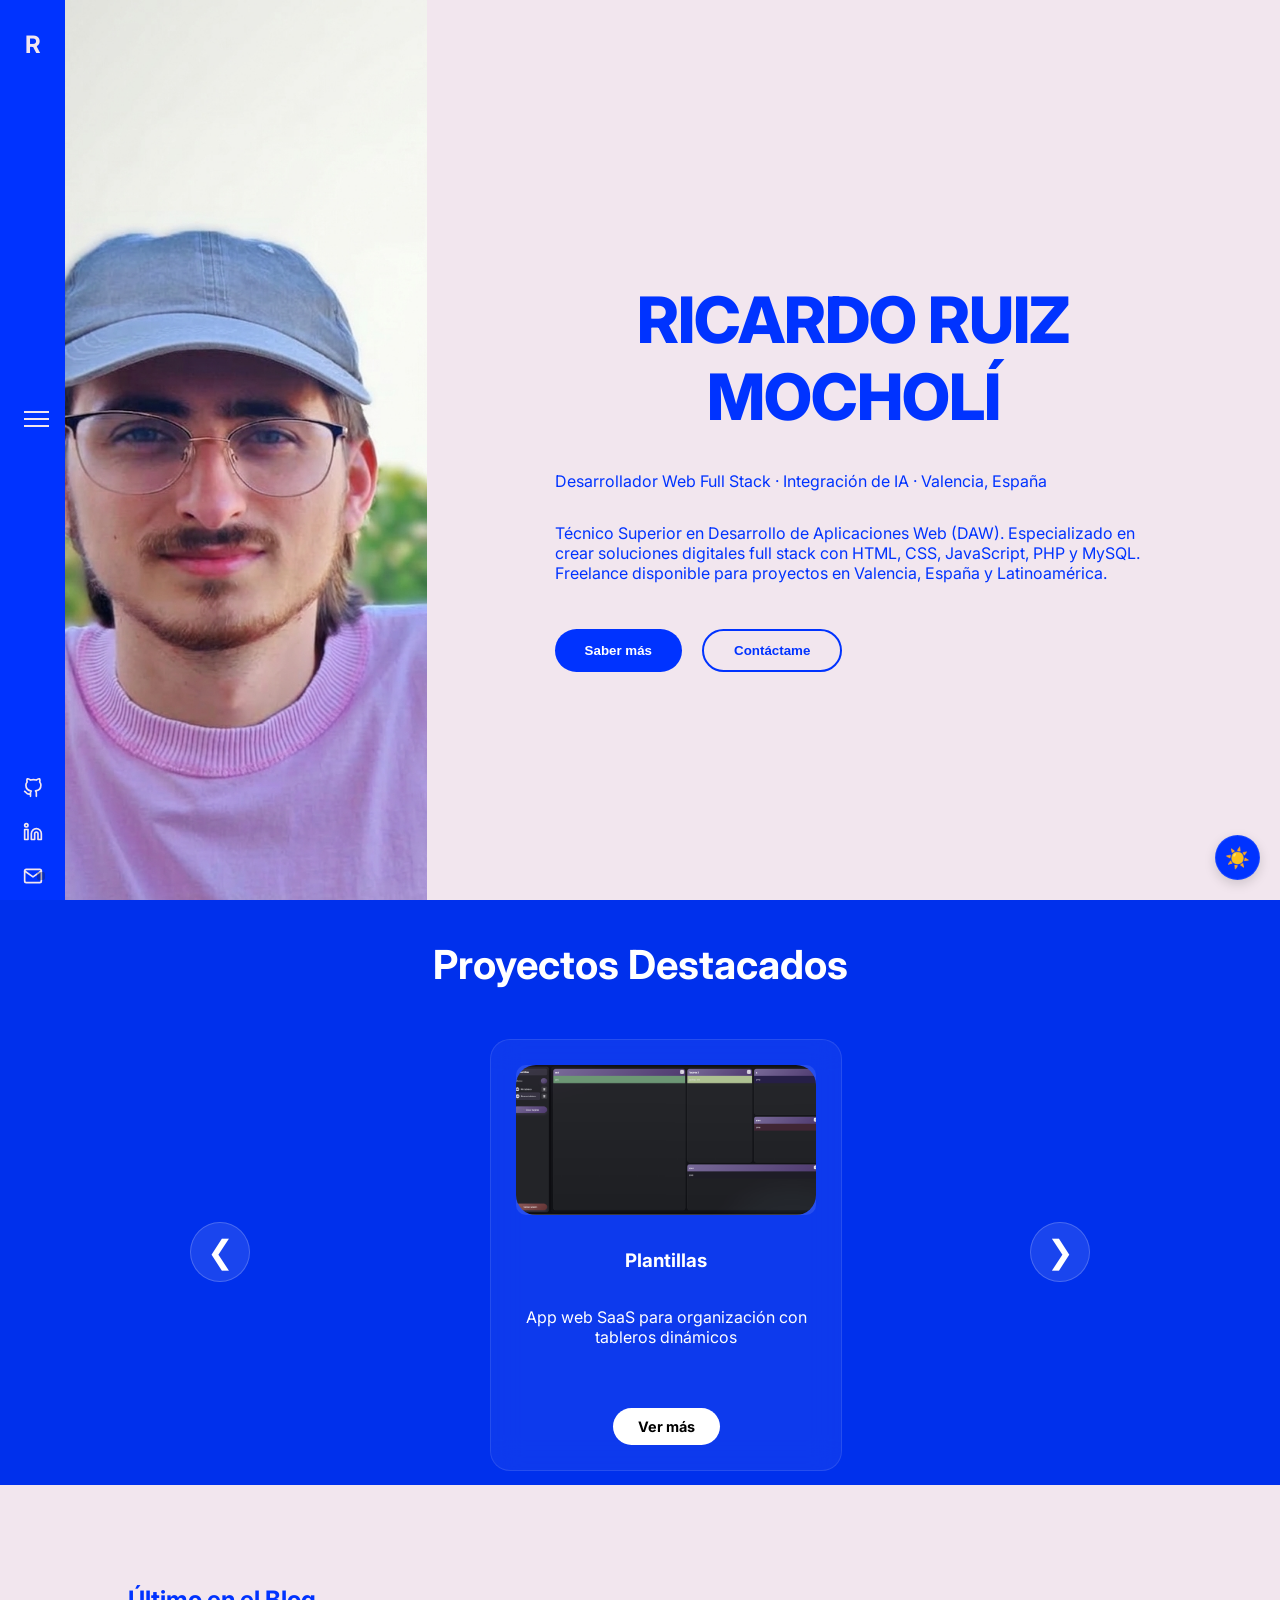
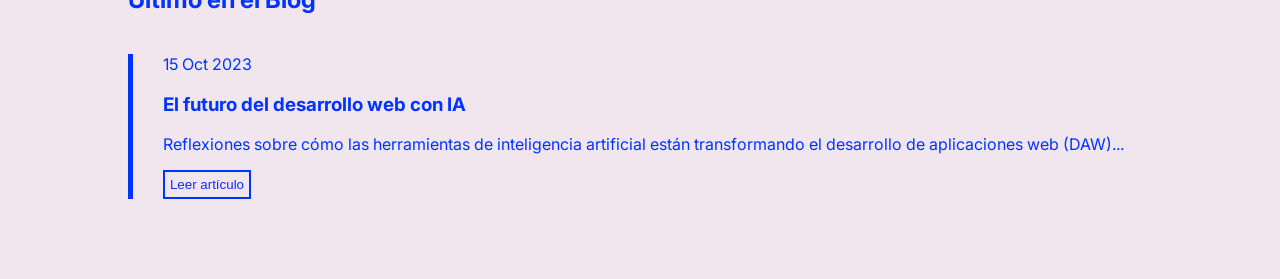
==== commit fc00d6a5: "adaptacion al movil" ====
--- a/index.html
+++ b/index.html
@@ -88,6 +88,7 @@
     <link rel="stylesheet" href="css/portfolio.css">
     <link rel="stylesheet" href="css/sobre-mi.css">
     <link href="https://fonts.googleapis.com/css2?family=Inter:wght@300;400;700&display=swap" rel="stylesheet">
+    <link rel="stylesheet" href="css/mobile.css">
 </head>
 <body>
 
--- a/css/blog.css
+++ b/css/blog.css
@@ -252,6 +252,8 @@
     
     .card-glass {
         padding: 25px;
-    }
-}
-
+        width: 85% !important;
+        margin-left: 3.5% !important;
+    }
+}
+
--- a/css/portfolio.css
+++ b/css/portfolio.css
@@ -43,7 +43,7 @@
 }
 
 .year {  font-size: 0.9rem; margin-bottom: 10px; }
-.project-title { font-size: 3.5rem; font-weight: 800; text-transform: uppercase; margin: 0; }
+.project-title { font-size: 2.5rem; font-weight: 800; text-transform: uppercase; margin: 0; }
 .project-desc { color: #d3d3d3; max-width: 400px; margin: 20px 0; line-height: 1.6; }
 
 .project-meta { display: flex; gap: 30px; font-size: 0.8rem; color: #c5c5c5; margin-bottom: 30px; }
--- a/css/sobre-mi.css
+++ b/css/sobre-mi.css
@@ -20,7 +20,7 @@
 
 /* --- TÍTULO PRINCIPAL (Aseguramos visibilidad) --- */
 .titulo-seccion {
-    font-size: 4rem;
+    font-size: 2rem;
     font-weight: 800;
     margin-bottom: 50px;
     color: var(--blaco-gradiente);
@@ -102,7 +102,7 @@
 }
 
 .foto-container img {
-    width: 125%;
+    width: 100%;
     border-radius: 30px;
     position: relative;
     background-color: var(--blaco-gradiente);
--- a/css/mobile.css
+++ b/css/mobile.css
@@ -0,0 +1,375 @@
+/* =============================================
+   CLASES NUEVAS — exclusivas de mobile
+   ============================================= */
+
+#mobile-hamburger {
+    display: none;
+    position: fixed;
+    top: 14px;
+    left: 14px;
+    z-index: 1001;
+    width: 44px;
+    height: 44px;
+    background: var(--sidebar-bg);
+    border: none;
+    border-radius: 8px;
+    cursor: pointer;
+    align-items: center;
+    justify-content: center;
+    padding: 0;
+    box-shadow: 0 2px 12px rgba(0, 0, 0, 0.35);
+    flex-shrink: 0;
+}
+
+#mobile-overlay {
+    display: none;
+    position: fixed;
+    inset: 0;
+    background: rgba(0, 0, 0, 0.45);
+    z-index: 998;
+    cursor: pointer;
+}
+
+#mobile-overlay.visible {
+    display: block;
+}
+
+/* =============================================
+   @media (max-width: 768px)
+   ============================================= */
+
+@media (max-width: 768px) {
+
+    /* ── Botón hamburguesa flotante ── */
+    #mobile-hamburger {
+        display: flex;
+    }
+
+    .menu-btn {
+        display: none !important;
+    }
+
+    /* ── SIDEBAR ── */
+    .sidebar {
+        width: 80vw !important;
+        transform: translateX(-100%) !important;
+        transition: transform 0.4s cubic-bezier(0.77, 0, 0.175, 1) !important;
+        overflow-y: auto;
+        overflow-x: hidden;
+    }
+
+    .sidebar.active {
+        width: 80vw !important;
+        transform: translateX(0) !important;
+        box-shadow: 6px 0 40px rgba(0, 0, 0, 0.5);
+    }
+
+    .sidebar-trigger {
+        min-width: 52px !important;
+        max-width: 52px !important;
+        padding: 20px 0 !important;
+    }
+
+    .logo-small {
+        margin-bottom: 18px !important;
+    }
+
+    .social-list {
+        padding: 8px 10px !important;
+        gap: 14px !important;
+        position: relative;
+        top: -40%;
+    }
+
+    .social-list svg {
+        width: 18px !important;
+        height: 18px !important;
+    }
+
+    .sidebar-content {
+        opacity: 1 !important;
+        padding: 30px 18px !important;
+    }
+
+    .nav-links {
+        margin: 50px 0 0 0 !important;
+    }
+
+    .nav-links li {
+        margin-bottom: 28px !important;
+    }
+
+    .nav-links a {
+        font-size: 1.2rem !important;
+    }
+
+    .nav-links button {
+        width: 90% !important;
+        margin-left: 0 !important;
+        font-size: 0.9rem !important;
+        padding: 10px !important;
+    }
+
+    /* ── MAIN CONTENT ── */
+
+    .inicio1 .imagen img {
+        object-position: center !important;
+    }
+
+    #main-content {
+        width: 100% !important;
+        padding-top: 62px !important;
+        box-sizing: border-box;
+    }
+
+    /* ── SECCIÓN INICIO — Hero ── */
+    .inicio1 {
+        flex-direction: column !important;
+        height: auto !important;
+        min-height: calc(100vh - 62px) !important;
+    }
+
+    .inicio1 .imagen {
+        width: 100% !important;
+        height: 250px !important;
+    }
+
+    .inicio1 .sobremi {
+        padding: 36px 7% 44px !important;
+    }
+
+    .tech-title {
+        font-size: 2rem !important;
+        margin-bottom: 10px !important;
+    }
+
+    .hero-tagline {
+        font-size: 0.85rem !important;
+        line-height: 1.5 !important;
+    }
+
+    .botones-grupo {
+        flex-direction: column !important;
+        gap: 12px !important;
+        margin-top: 22px !important;
+    }
+
+    .btn-primario,
+    .btn-secundario {
+        width: 100% !important;
+        padding: 13px 24px !important;
+        font-size: 0.9rem !important;
+        text-align: center !important;
+        box-sizing: border-box;
+    }
+
+    /* ── SECCIÓN INICIO — Carrusel 3D ── */
+    .inicio2 {
+        min-height: auto !important;
+        padding: 40px 0 70px !important;
+    }
+
+    .section-subtitle {
+        font-size: 1.5rem !important;
+        text-align: center;
+        padding: 0 20px !important;
+        margin-bottom: 30px !important;
+    }
+
+    .container-3d {
+        width: 200px !important;
+        height: 280px !important;
+        perspective: 900px !important;
+    }
+
+    .proyecto-card-3d {
+        width: 200px !important;
+        height: 260px !important;
+        padding: 14px !important;
+    }
+
+    .proyecto-card-3d:nth-child(1) { transform: rotateY(0deg)   translateZ(280px) !important; height: 109% !important;}
+    .proyecto-card-3d:nth-child(2) { transform: rotateY(90deg)  translateZ(280px) !important; height: 109% !important;}
+    .proyecto-card-3d:nth-child(3) { transform: rotateY(180deg) translateZ(280px) !important; height: 109% !important;}
+    .proyecto-card-3d:nth-child(4) { transform: rotateY(270deg) translateZ(280px) !important; height: 109% !important;}
+
+    .proyecto-img-placeholder {
+        height: 105px !important;
+    }
+
+    .navigation-3d {
+        max-width: 330px !important;
+        top: 60% !important;
+    }
+
+    .btn-nav {
+        width: 46px !important;
+        height: 46px !important;
+        font-size: 1.3rem !important;
+    }
+
+    /* ── SECCIÓN INICIO — Blog resumen ── */
+    .inicio3 {
+        padding: 50px 7% !important;
+    }
+
+    /* ── PORTAFOLIO ── */
+    .portfolio-container {
+        position: static !important;
+        width: 100% !important;
+        left: auto !important;
+        right: auto !important;
+        margin-left: 0 !important;
+        margin-right: 0 !important;
+        margin-top: 8px !important;
+        margin-bottom: 8px !important;
+        padding: 14px !important;
+        box-sizing: border-box;
+        border-radius: 14px;
+    }
+
+    .portfolio-item {
+        flex-direction: column !important;
+        height: auto !important;
+        min-height: auto !important;
+        padding: 0 !important;
+        margin-bottom: 18px !important;
+        overflow: hidden;
+    }
+
+    .visual-side {
+        width: 100% !important;
+        height: 175px !important;
+    }
+
+    .info-side {
+        width: 100% !important;
+        padding: 18px 16px 22px !important;
+        box-sizing: border-box;
+    }
+
+    .project-title {
+        font-size: 1.55rem !important;
+    }
+
+    .project-desc {
+        font-size: 0.88rem !important;
+        margin: 10px 0 !important;
+        max-width: 100% !important;
+    }
+
+    .project-meta {
+        flex-direction: column !important;
+        gap: 3px !important;
+        margin-bottom: 16px !important;
+        font-size: 0.74rem !important;
+    }
+
+    .btn-proyecto {
+        max-width: none !important;
+        width: auto !important;
+        padding: 12px 20px !important;
+        font-size: 0.85rem !important;
+    }
+    .main-img {
+        width: 95% !important;
+        height: 99% !important;
+        position: relative !important;
+        left: 2% !important;
+        top:4% !important;
+    }
+
+    /* ── SOBRE MÍ ── */
+    .sobre-mi-card {
+        width: calc(100% - 30px) !important;
+        left: 0 !important;
+        top: 0 !important;
+        margin: 15px !important;
+        padding: 30px 20px !important;
+        min-height: auto !important;
+        border-radius: 20px !important;
+        box-sizing: border-box;
+    }
+
+    .grid-sobre-mi {
+        grid-template-columns: 1fr !important;
+        gap: 26px !important;
+    }
+    .foto-container img {
+        height: auto;
+    }
+
+    .titulo-seccion {
+        font-size: 1.4rem !important;
+        margin-bottom: 22px !important;
+    }
+
+    .tagline {
+        font-size: 1.1rem !important;
+        margin-bottom: 14px !important;
+    }
+
+    .descripcion {
+        font-size: 0.95rem !important;
+        line-height: 1.7 !important;
+        margin-bottom: 22px !important;
+    }
+
+    .btn-iphone {
+        width: 100% !important;
+        padding: 14px 20px !important;
+        box-sizing: border-box;
+        justify-content: center !important;
+    }
+
+    .skill-item {
+        font-size: 1rem !important;
+        padding: 14px !important;
+    }
+
+    .foto-container {
+        max-width: 210px !important;
+        margin: 0 auto !important;
+    }
+
+    /* ── MODAL DE CONTACTO ── */
+    .modal-content.contact-tech {
+        width: 98% !important;
+        max-width: none !important;
+        padding: 28px 16px !important;
+        margin: 0 !important;
+        border-radius: 10px !important;
+        box-sizing: border-box;
+    }
+
+    .contact-tech h2 {
+        font-size: 1.65rem !important;
+        margin-bottom: 16px !important;
+    }
+
+    .form-row {
+        grid-template-columns: 1fr !important;
+        gap: 12px !important;
+    }
+
+    .form-group-telefono {
+        margin-top: 0 !important;
+    }
+
+    /* Prevenir zoom en iOS al enfocar inputs */
+    .tech-form input,
+    .tech-form select,
+    .tech-form textarea {
+        font-size: 16px !important;
+    }
+
+    .btn-enviar {
+        width: 100% !important;
+        padding: 14px !important;
+    }
+
+    /* ── BLOG ── */
+    .blog-destacado {
+        padding-left: 15px !important;
+    }
+}
